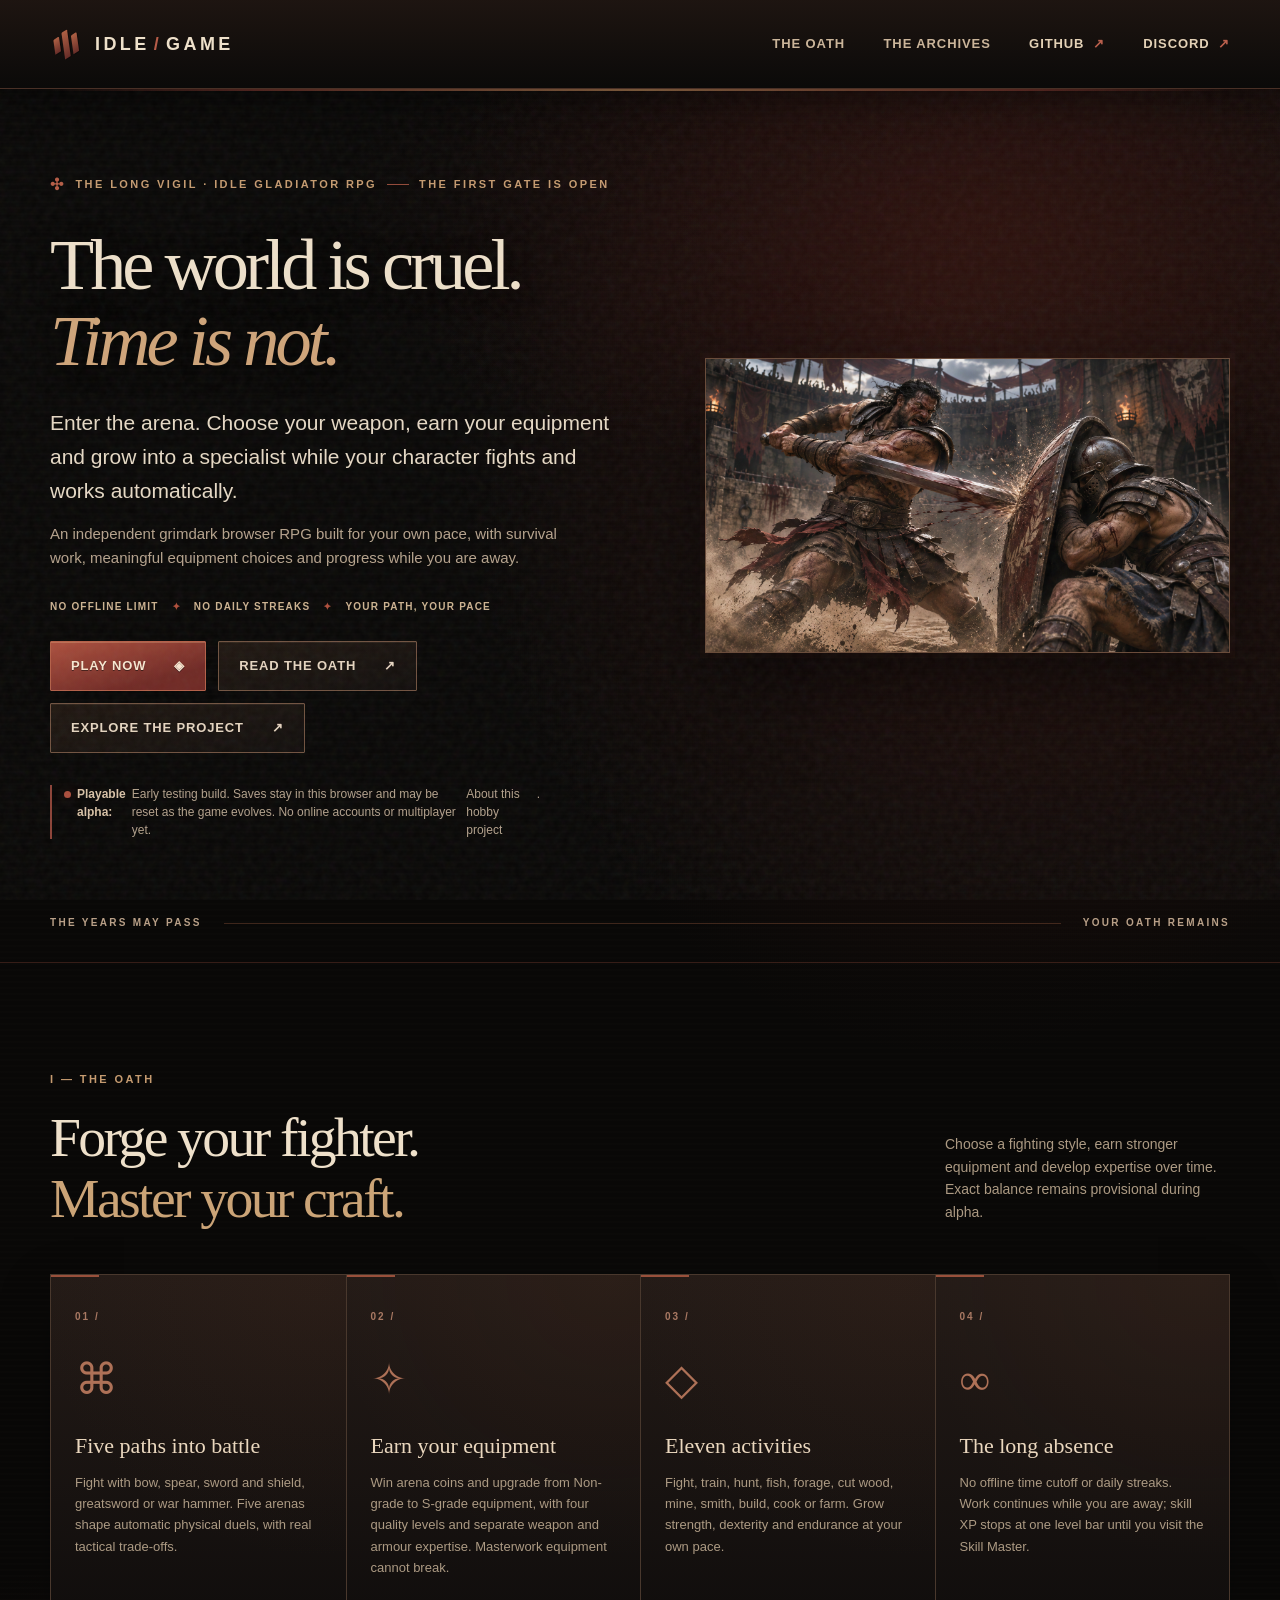
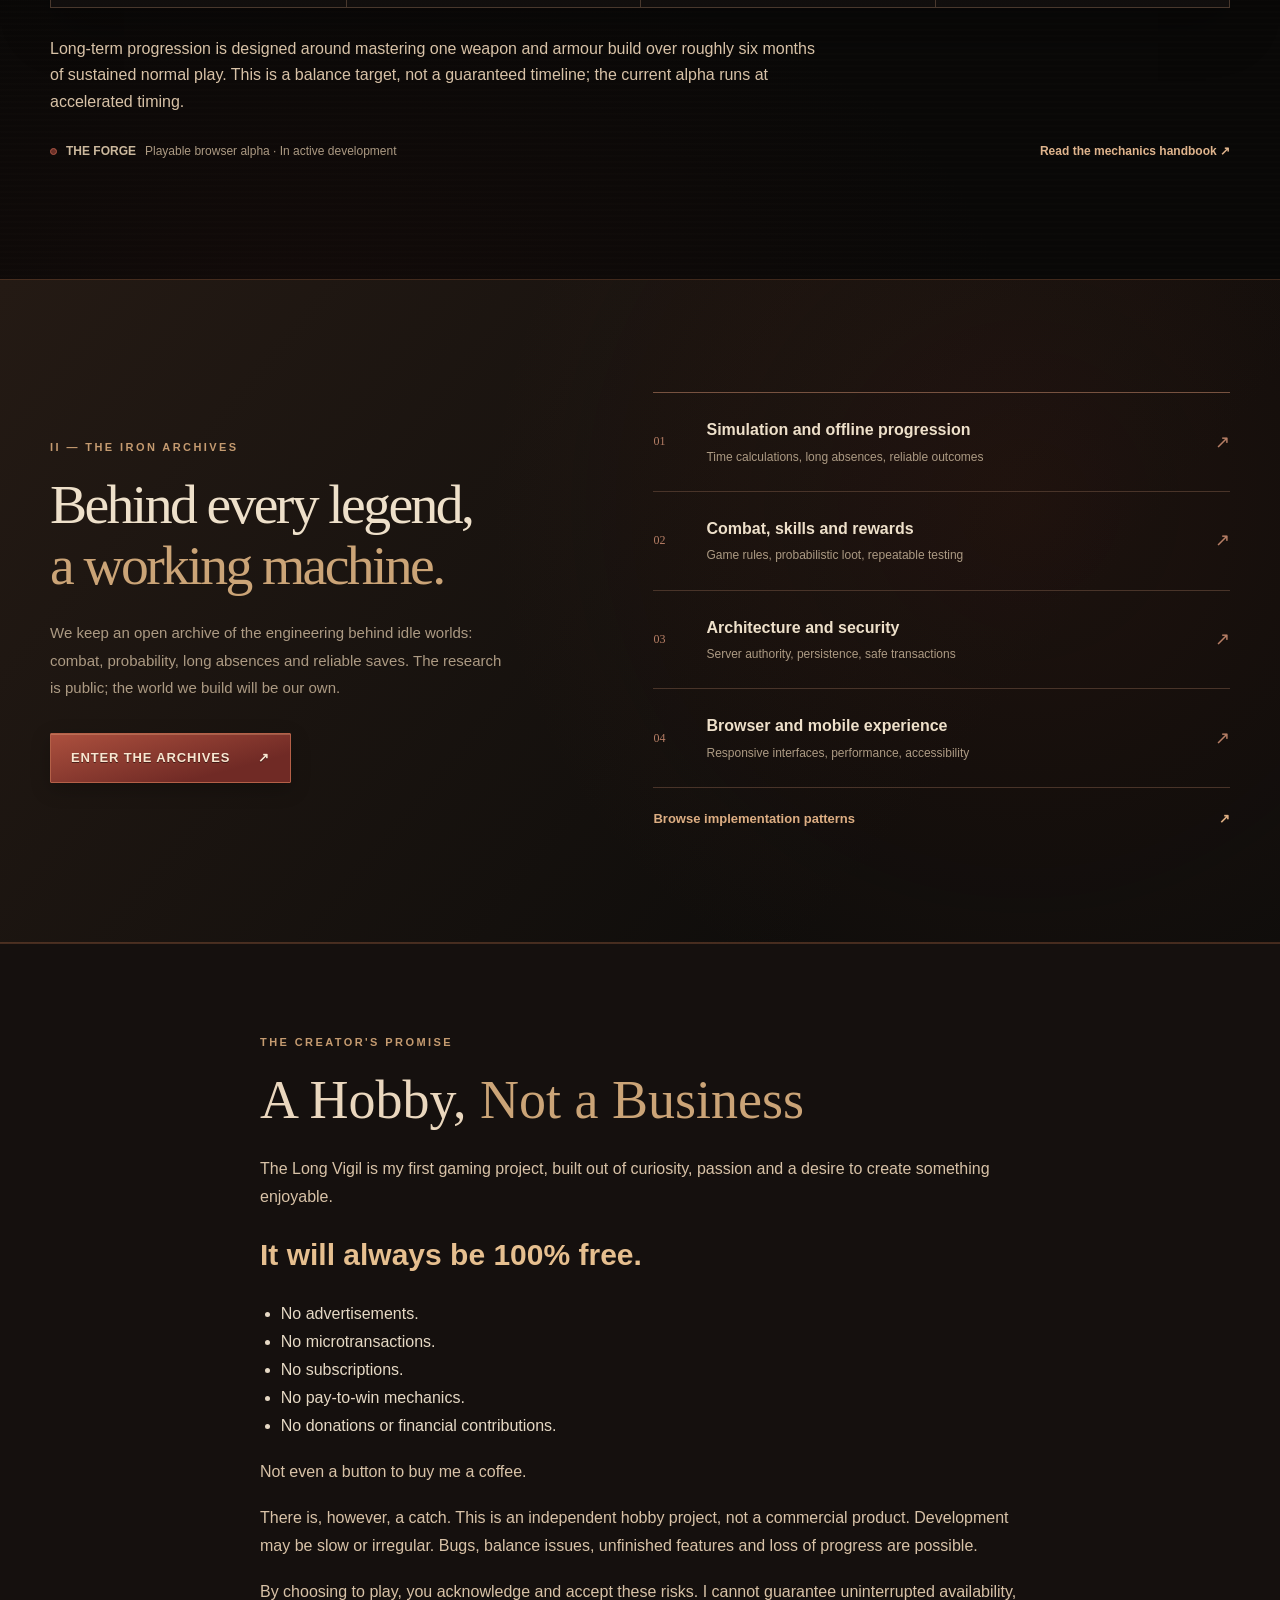
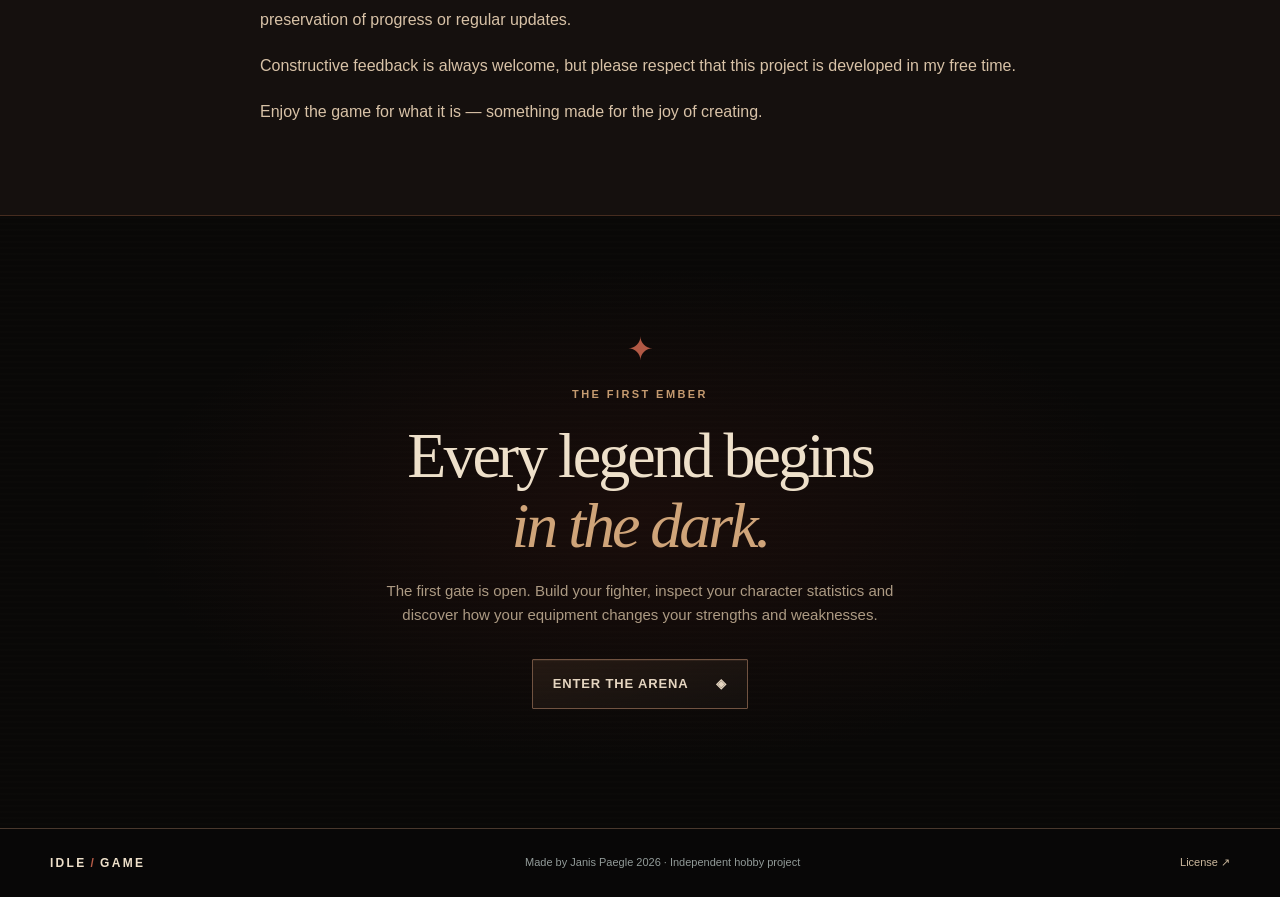
==== site/index.html @ bd39d2da "SITE-004: integrate exact gladiator art and put gameplay first" ====
<!doctype html>
<html lang="en">
<head>
  <meta charset="utf-8">
  <meta name="viewport" content="width=device-width, initial-scale=1">
  <meta name="theme-color" content="#0c0908">
  <meta name="color-scheme" content="dark">
  <meta name="description" content="The Long Vigil is a grimdark idle gladiator RPG. Fight in five arenas, specialize in weapons and armour, and train through eleven activities in an evolving browser alpha.">
  <meta property="og:type" content="website">
  <meta property="og:title" content="The Long Vigil — The World Is Cruel. Time Is Not.">
  <meta property="og:description" content="An idle gladiator RPG with equipment, expertise and survival work. Play the evolving browser alpha.">
  <meta property="og:image" content="https://janisp123.github.io/idle_game/assets/gladiator-shield-clash.png">
  <meta property="og:image:alt" content="A greatsword gladiator striking an opponent’s shield in a grimdark arena.">
  <meta property="og:url" content="https://janisp123.github.io/idle_game/">
  <title>The Long Vigil — The World Is Cruel. Time Is Not.</title>
  <link rel="icon" href="./favicon.svg" type="image/svg+xml">
  <link rel="stylesheet" href="./styles.css?v=20261125-gladiator-hero">
  <link rel="stylesheet" href="./grimdark.css?v=20261125-gladiator-hero">
  <!-- Keep the approved artwork contained even if a visitor has old CSS cached.
       Other page styles remain in the external stylesheets. -->
  <style>
    .hero-art.hero-art-painted {
      width: 100%;
      height: auto;
      min-height: 0;
      aspect-ratio: 1672 / 941;
      overflow: hidden;
      background: transparent;
    }
    .hero-art.hero-art-painted::before,
    .hero-art.hero-art-painted::after {
      content: none !important;
      display: none !important;
    }
    .hero-art.hero-art-painted > img {
      display: block;
      width: 100%;
      max-width: 100%;
      height: auto;
      object-fit: contain;
    }
    .progression-note { max-width: 780px; margin: 28px 0 0; color: #d8c2a7; line-height: 1.65; }
    .hobby-section { padding-block: clamp(48px, 7vw, 96px); border-block: 1px solid rgba(169,100,69,.33); background: #15100e; }
    .hobby-copy { max-width: 760px; }
    .hobby-copy h2 { font: 400 clamp(32px, 5vw, 54px)/1.15 Georgia, serif; color: #ead7be; margin: 0 0 24px; }
    .hobby-copy h2 span { color: #cba477; }
    .hobby-copy > p:not(.section-kicker) { font-size: 16px; line-height: 1.75; color: #d8c2a7; margin: 0 0 18px; }
    .hobby-copy .hobby-promise strong { font-size: clamp(22px, 4vw, 30px); color: #e6bf8f; }
    .hobby-list { padding-inline-start: 1.3em; margin: 0 0 18px; color: #e6d9c5; line-height: 1.75; }
    .hobby-copy > p:last-child { margin-bottom: 0; }
  </style>
</head>
<body>
  <a class="skip-link" href="#main">Skip to content</a>
  <div class="grain" aria-hidden="true"></div>
  <header class="site-header">
    <div class="container nav-wrap">
      <a class="brand" href="./" aria-label="Idle Game home">
        <span class="brand-mark" aria-hidden="true"><span></span><span></span><span></span></span>
        <span class="brand-name">IDLE<span class="brand-divider">/</span>GAME</span>
      </a>
      <nav class="navigation" aria-label="Main navigation">
        <a href="#vision">The Oath</a>
        <a href="#library">The Archives</a>
        <a class="nav-github" href="https://github.com/janisp123/idle_game" target="_blank" rel="noopener noreferrer">GitHub <span aria-hidden="true">↗</span></a>
        <a class="nav-github nav-discord" href="https://discord.gg/uuZut99uQ4" aria-label="Idle Fix Discord server" target="_blank" rel="noopener noreferrer">Discord <span aria-hidden="true">↗</span></a>
      </nav>
    </div>
  </header>

  <main id="main">
    <section class="hero" aria-labelledby="hero-heading">
      <div class="container hero-grid">
        <div class="hero-copy">
          <div class="eyebrow"><span class="small-sigil" aria-hidden="true">✣</span> THE LONG VIGIL · IDLE GLADIATOR RPG <span class="eyebrow-rule" aria-hidden="true"></span> THE FIRST GATE IS OPEN</div>
          <h1 id="hero-heading">The world is cruel.<br><em>Time is not.</em></h1>
          <p class="hero-lead">Enter the arena. Choose your weapon, earn your equipment and grow into a specialist while your character fights and works automatically.</p>
          <p class="hero-subtext">An independent grimdark browser RPG built for your own pace, with survival work, meaningful equipment choices and progress while you are away.</p>
          <div class="hero-oath" aria-label="Design promises"><span>NO OFFLINE LIMIT</span><span aria-hidden="true">✦</span><span>NO DAILY STREAKS</span><span aria-hidden="true">✦</span><span>YOUR PATH, YOUR PACE</span></div>
          <div class="hero-actions">
            <a class="button button-primary button-play" href="./play/" aria-describedby="play-status">Play Now <span aria-hidden="true">◈</span></a>
            <a class="button button-outline" href="#vision">Read the Oath <span aria-hidden="true">↗</span></a>
            <a class="button button-outline" href="https://github.com/janisp123/idle_game" target="_blank" rel="noopener noreferrer">Explore the project <span aria-hidden="true">↗</span></a>
          </div>
          <div class="hero-note" id="play-status"><span class="note-spark" aria-hidden="true"></span> <strong>Playable alpha:</strong> Early testing build. Saves stay in this browser and may be reset as the game evolves. No online accounts or multiplayer yet. <a href="#hobby">About this hobby project</a>.</div>
        </div>

        <div class="hero-art hero-art-painted">
          <img src="./assets/gladiator-shield-clash.png" width="1672" height="941"
               alt="A brutal gladiator swings a two-handed sword against the shield of an armoured opponent in a grimdark arena."
               fetchpriority="high" decoding="async">
        </div>
      </div>
      <div class="container hero-lower">
        <span>THE YEARS MAY PASS</span>
        <span class="hero-lower-line" aria-hidden="true"></span>
        <span>YOUR OATH REMAINS</span>
      </div>
    </section>

    <section class="principles" id="vision" aria-labelledby="vision-heading">
      <div class="container">
        <div class="section-heading">
          <p class="section-kicker">I — THE OATH</p>
          <div class="heading-flex">
            <h2 id="vision-heading">Forge your fighter.<br><span>Master your craft.</span></h2>
            <p>Choose a fighting style, earn stronger equipment and develop expertise over time. Exact balance remains provisional during alpha.</p>
          </div>
        </div>
        <div class="principles-grid">
          <article class="principle-card">
            <span class="card-number">01 /</span>
            <div class="card-glyph" aria-hidden="true">⌘</div>
            <h3>Five paths into battle</h3>
            <p>Fight with bow, spear, sword and shield, greatsword or war hammer. Five arenas shape automatic physical duels, with real tactical trade-offs.</p>
          </article>
          <article class="principle-card">
            <span class="card-number">02 /</span>
            <div class="card-glyph" aria-hidden="true">✧</div>
            <h3>Earn your equipment</h3>
            <p>Win arena coins and upgrade from Non-grade to S-grade equipment, with four quality levels and separate weapon and armour expertise. Masterwork equipment cannot break.</p>
          </article>
          <article class="principle-card">
            <span class="card-number">03 /</span>
            <div class="card-glyph" aria-hidden="true">◇</div>
            <h3>Eleven activities</h3>
            <p>Fight, train, hunt, fish, forage, cut wood, mine, smith, build, cook or farm. Grow strength, dexterity and endurance at your own pace.</p>
          </article>
          <article class="principle-card">
            <span class="card-number">04 /</span>
            <div class="card-glyph" aria-hidden="true">∞</div>
            <h3>The long absence</h3>
            <p>No offline time cutoff or daily streaks. Work continues while you are away; skill XP stops at one level bar until you visit the Skill Master.</p>
          </article>
        </div>
        <p class="progression-note">Long-term progression is designed around mastering one weapon and armour build over roughly six months of sustained normal play. This is a balance target, not a guaranteed timeline; the current alpha runs at accelerated timing.</p>
        <div class="status-strip">
          <div class="status-indicator"><span aria-hidden="true"></span><strong>THE FORGE</strong> <span>Playable browser alpha · In active development</span></div>
          <a href="https://github.com/janisp123/idle_game/blob/main/docs/mechanics/README.md" target="_blank" rel="noopener noreferrer">Read the mechanics handbook <span aria-hidden="true">↗</span></a>
        </div>
      </div>
    </section>

    <section class="library-section" id="library" aria-labelledby="library-heading">
      <div class="container library-grid">
        <div class="library-intro">
          <p class="section-kicker">II — THE IRON ARCHIVES</p>
          <h2 id="library-heading">Behind every legend,<br><span>a working machine.</span></h2>
          <p>We keep an open archive of the engineering behind idle worlds: combat, probability, long absences and reliable saves. The research is public; the world we build will be our own.</p>
          <a class="button button-primary" href="https://github.com/janisp123/idle_game/blob/main/docs/RESEARCH_LIBRARY.md" target="_blank" rel="noopener noreferrer">Enter the Archives <span aria-hidden="true">↗</span></a>
        </div>
        <div class="library-list" aria-label="Engineering research areas">
          <div class="library-row"><span class="library-index">01</span><div><strong>Simulation and offline progression</strong><small>Time calculations, long absences, reliable outcomes</small></div><span aria-hidden="true">↗</span></div>
          <div class="library-row"><span class="library-index">02</span><div><strong>Combat, skills and rewards</strong><small>Game rules, probabilistic loot, repeatable testing</small></div><span aria-hidden="true">↗</span></div>
          <div class="library-row"><span class="library-index">03</span><div><strong>Architecture and security</strong><small>Server authority, persistence, safe transactions</small></div><span aria-hidden="true">↗</span></div>
          <div class="library-row"><span class="library-index">04</span><div><strong>Browser and mobile experience</strong><small>Responsive interfaces, performance, accessibility</small></div><span aria-hidden="true">↗</span></div>
          <a class="library-all" href="https://github.com/janisp123/idle_game/blob/main/docs/USEFUL_EXAMPLES.md" target="_blank" rel="noopener noreferrer">Browse implementation patterns <span aria-hidden="true">↗</span></a>
        </div>
      </div>
    </section>

    <section class="hobby-section" id="hobby" aria-labelledby="hobby-heading">
      <div class="container hobby-copy">
        <p class="section-kicker">THE CREATOR'S PROMISE</p>
        <h2 id="hobby-heading">A Hobby, <span>Not a Business</span></h2>
        <p>The Long Vigil is my first gaming project, built out of curiosity, passion and a desire to create something enjoyable.</p>
        <p class="hobby-promise"><strong>It will always be 100% free.</strong></p>
        <ul class="hobby-list">
          <li>No advertisements.</li>
          <li>No microtransactions.</li>
          <li>No subscriptions.</li>
          <li>No pay-to-win mechanics.</li>
          <li>No donations or financial contributions.</li>
        </ul>
        <p>Not even a button to buy me a coffee.</p>
        <p>There is, however, a catch. This is an independent hobby project, not a commercial product. Development may be slow or irregular. Bugs, balance issues, unfinished features and loss of progress are possible.</p>
        <p>By choosing to play, you acknowledge and accept these risks. I cannot guarantee uninterrupted availability, preservation of progress or regular updates.</p>
        <p>Constructive feedback is always welcome, but please respect that this project is developed in my free time.</p>
        <p>Enjoy the game for what it is — something made for the joy of creating.</p>
      </div>
    </section>

    <section class="closing" aria-labelledby="closing-heading">
      <div class="container closing-inner">
        <span class="closing-symbol" aria-hidden="true">✦</span>
        <p class="section-kicker">THE FIRST EMBER</p>
        <h2 id="closing-heading">Every legend begins<br><em>in the dark.</em></h2>
        <p>The first gate is open. Build your fighter, inspect your character statistics and discover how your equipment changes your strengths and weaknesses.</p>
        <a class="button button-outline" href="./play/">Enter the arena <span aria-hidden="true">◈</span></a>
      </div>
    </section>
  </main>

  <footer class="site-footer">
    <div class="container footer-inner">
      <span class="footer-brand">IDLE<span>/</span>GAME</span>
      <span>Made by Janis Paegle 2026 · Independent hobby project</span>
      <a href="https://github.com/janisp123/idle_game/blob/main/LICENSE.md" target="_blank" rel="noopener noreferrer">License <span aria-hidden="true">↗</span></a>
    </div>
  </footer>
</body>
</html>
---- site/styles.css ----
:root {
  --background: #0c1014;
  --surface: #12171b;
  --surface-raised: #181c1f;
  --ink: #efeee9;
  --soft: #c2c0b7;
  --muted: #a4aaa9;
  --hairline: #343839;
  --gold: #d6b882;
  --gold-light: #efdbb3;
  --max-width: 1180px;
}

* { box-sizing: border-box; }
html { scroll-behavior: smooth; }
body {
  margin: 0;
  color: var(--ink);
  background: var(--background);
  font-family: -apple-system, BlinkMacSystemFont, "Segoe UI", Roboto, Helvetica, Arial, sans-serif;
  line-height: 1.6;
  -webkit-font-smoothing: antialiased;
}
body::before {
  content: "";
  position: absolute;
  z-index: -1;
  inset: 0 0 auto 0;
  height: 820px;
  pointer-events: none;
  background: radial-gradient(ellipse 62% 42% at 75% 27%, rgba(115, 92, 50, .14), transparent 72%);
}
a { color: inherit; text-decoration: none; }
a:focus-visible { outline: 2px solid var(--gold-light); outline-offset: 5px; border-radius: 2px; }
button:focus-visible { outline: 2px solid var(--gold-light); outline-offset: 5px; }
::selection { color: #080b0e; background: var(--gold-light); }
.container { width: min(var(--max-width), calc(100% - 64px)); margin-inline: auto; }
.grain {
  position: fixed;
  pointer-events: none;
  inset: 0;
  z-index: 9;
  opacity: .04;
  background-image: url("data:image/svg+xml,%3Csvg viewBox='0 0 180 180' xmlns='http://www.w3.org/2000/svg'%3E%3Cfilter id='n'%3E%3CfeTurbulence type='fractalNoise' baseFrequency='.65' numOctaves='3' stitchTiles='stitch'/%3E%3C/filter%3E%3Crect width='180' height='180' filter='url(%23n)' opacity='.6'/%3E%3C/svg%3E");
}
.skip-link {
  position: absolute;
  z-index: 100;
  top: -100px;
  left: 18px;
  padding: 10px 16px;
  background: var(--gold-light);
  color: #121212;
}
.skip-link:focus { top: 14px; }

.site-header {
  border-bottom: 1px solid rgba(206, 189, 154, .14);
  background: rgba(12, 16, 20, .87);
}
.nav-wrap {
  min-height: 88px;
  display: flex;
  align-items: center;
  justify-content: space-between;
  gap: 22px;
}
.brand { display: inline-flex; align-items: center; gap: 14px; white-space: nowrap; }
.brand-mark {
  position: relative;
  width: 31px;
  height: 32px;
  display: inline-flex;
  align-items: center;
  justify-content: center;
  gap: 3px;
  transform: rotate(-8deg);
}
.brand-mark span {
  height: 15px;
  width: 6px;
  background: var(--gold);
  border-radius: 1px 1px 0 0;
  transform: skewY(-24deg);
}
.brand-mark span:nth-child(2) { height: 27px; }
.brand-mark span:nth-child(3) { height: 19px; }
.brand-name, .footer-brand {
  font-weight: 800;
  font-size: 18px;
  letter-spacing: .23em;
  line-height: 1;
}
.brand-divider, .footer-brand span { color: var(--gold); margin: 0 4px; }
.navigation { display: flex; align-items: center; gap: clamp(18px, 3vw, 41px); font-size: 13px; font-weight: 600; }
.navigation a { color: #b8b9b6; transition: color .15s ease; }
.navigation a:hover { color: var(--gold-light); }
.navigation .nav-github { color: var(--ink); }
.nav-github span { color: var(--gold); padding-left: 4px; }

.hero { border-bottom: 1px solid rgba(206, 189, 154, .13); }
.hero-grid {
  display: grid;
  grid-template-columns: 1.06fr .94fr;
  align-items: center;
  gap: clamp(36px, 5vw, 90px);
  min-height: 665px;
  padding-block: 74px 72px;
}
.hero-copy { position: relative; z-index: 1; }
.eyebrow, .section-kicker {
  display: flex;
  align-items: center;
  gap: 10px;
  font-size: 11px;
  letter-spacing: .24em;
  font-weight: 750;
  text-transform: uppercase;
  color: var(--gold);
}
.eyebrow { flex-wrap: wrap; line-height: 1.6; }
.small-sigil { font-size: 16px; }
.eyebrow-rule { display: inline-block; height: 1px; width: 22px; background: #75674d; }
.hero h1, .section-heading h2, .library-intro h2, .closing h2 {
  font-family: Georgia, "Times New Roman", serif;
  font-weight: 400;
  letter-spacing: -.047em;
  line-height: 1.095;
}
.hero h1 {
  font-size: clamp(58px, 6.15vw, 92px);
  margin: 23px 0 28px;
}
.hero h1 em, .closing h2 em { font-weight: 400; font-style: italic; color: var(--gold-light); }
.hero-lead {
  font-size: clamp(17px, 1.75vw, 21px);
  max-width: 570px;
  color: var(--ink);
  line-height: 1.62;
  margin: 0 0 14px;
}
.hero-subtext { max-width: 545px; color: var(--muted); font-size: 15px; margin: 0; }
.hero-actions { margin-top: 32px; display: flex; flex-wrap: wrap; gap: 12px; }
.button {
  display: inline-flex;
  justify-content: center;
  align-items: center;
  gap: 28px;
  min-height: 50px;
  padding: 13px 20px;
  border: 1px solid var(--hairline);
  font-size: 13px;
  font-weight: 750;
  line-height: 1.3;
  letter-spacing: .015em;
  transition: background-color .2s ease, border-color .2s ease, transform .2s ease;
}
.button:hover { transform: translateY(-2px); }
.button-primary { background: var(--gold); border-color: var(--gold); color: #14130f; }
.button-primary:hover { background: var(--gold-light); border-color: var(--gold-light); }
.button-play:disabled {
  background: rgba(214, 184, 130, .10);
  border-color: rgba(214, 184, 130, .45);
  color: var(--gold-light);
  cursor: not-allowed;
  opacity: .8;
}
.button-play:disabled:hover { transform: none; background: rgba(214, 184, 130, .10); }
.button-outline { border-color: #66645a; color: var(--ink); background: rgba(255,255,255,.015); }
.button-outline:hover { border-color: var(--gold-light); background: rgba(214,184,130,.09); }
.hero-note { display: flex; align-items: baseline; gap: 6px; max-width: 490px; margin-top: 36px; color: var(--muted); font-size: 12px; line-height: 1.5; }
.hero-note strong { color: var(--soft); font-weight: 650; }
.note-spark {
  position: relative;
  display: block;
  flex: 0 0 7px;
  width: 7px; height: 7px;
  border-radius: 50%;
  background: #ad9570;
  box-shadow: 0 0 15px rgba(214,184,130,.35);
}

.hero-art {
  height: min(585px, 47vw);
  min-height: 450px;
  position: relative;
  overflow: hidden;
  isolation: isolate;
  border: 1px solid #39352d;
  background:
    radial-gradient(ellipse 47% 39% at 49% 46%, rgba(171,126,63,.3), transparent 84%),
    linear-gradient(180deg, #212831 0%, #151c22 43%, #0b1014 100%);
  box-shadow: 0 24px 80px rgba(0,0,0,.32), inset 0 0 80px rgba(6,6,5,.52);
}
.hero-art::before {
  content: "";
  position: absolute;
  inset: 14px;
  z-index: 9;
  border: 1px solid rgba(202,184,139,.21);
  pointer-events: none;
}
.hero-art::after {
  content: "";
  position: absolute;
  inset: 0;
  z-index: 7;
  background: linear-gradient(90deg, rgba(5,8,10,.4), transparent 27%, transparent 73%, rgba(5,8,10,.4)), linear-gradient(0deg,#07090b 0%,transparent 25%);
  pointer-events: none;
}
.art-halo {
  position: absolute;
  left: 50%; top: 33%;
  transform: translate(-50%,-50%);
  width: 67%; aspect-ratio: 1;
  border-radius: 50%;
  box-shadow: 0 0 0 1px rgba(185,149,86,.19), 0 0 0 25px rgba(183,146,86,.018), 0 0 0 51px rgba(183,146,86,.027);
  background: radial-gradient(circle, rgba(227,182,107,.36) 0%, rgba(178,142,79,.12) 41%, rgba(135,103,60,.04) 57%, transparent 69%);
}
.art-mountains { position: absolute; bottom: 14%; width: 100%; height: 44%; }
.art-mountains-back {
  background: #151d23;
  clip-path: polygon(0 55%,13% 34%,28% 57%,43% 20%,60% 47%,78% 18%,100% 49%,100% 100%,0 100%);
}
.art-mountains-front {
  background: #0d1317;
  bottom: 4%;
  height: 32%;
  clip-path: polygon(0 36%,18% 58%,35% 35%,55% 65%,72% 34%,85% 43%,100% 16%,100% 100%,0 100%);
}
.gate-structure {
  position: absolute;
  width: 54%; height: 58%;
  left: 23%; bottom: 16%;
  z-index: 3;
  filter: drop-shadow(5px 6px 8px #090b0d);
}
.gate-arch {
  position: absolute;
  inset: 3% 9% 0;
  overflow: hidden;
  border: 18px solid #35332e;
  border-bottom: 0;
  border-radius: 48% 48% 0 0 / 38% 38% 0 0;
  background: radial-gradient(ellipse at 50% 60%, rgba(150,110,55,.22),rgba(8,11,14,.96) 62%);
  box-shadow: inset 0 0 0 7px #15181a, inset 0 0 55px rgba(184,132,60,.14), 0 0 0 4px #171b1d;
}
.gate-void {
  position: absolute;
  bottom: 0; left: 12%; right: 12%; height: 81%;
  border: 2px solid rgba(205,163,100,.13);
  border-bottom: 0;
  border-radius: 48% 48% 0 0 / 33% 33% 0 0;
  box-shadow: 0 0 55px rgba(215,172,107,.12);
}
.gate-pillar {
  position: absolute;
  z-index: 2;
  top: 33%; bottom: -3%; width: 14%;
  background: repeating-linear-gradient(180deg, #464139 0 18px, #2b2b29 18px 22px, #32312d 22px 44px);
  border: 3px solid #171a1c;
  box-shadow: inset 8px 0 8px rgba(255,255,255,.035), inset -8px 0 12px rgba(0,0,0,.35);
}
.gate-pillar-left { left: 2%; }
.gate-pillar-right { right: 2%; }
.gate-crown {
  position: absolute;
  top: 0; left: 0; right: 0; height: 11%;
  z-index: 5;
  background: linear-gradient(180deg, #5b5344,#272a29 80%);
  border: 2px solid #1b1e1e;
  box-shadow: 0 7px 0 #282725;
  clip-path: polygon(0 20%,35% 20%,43% 0,57% 0,65% 20%,100% 20%,100% 100%,0 100%);
}
.art-ground { position: absolute; height: 13%; width: 100%; bottom: 0; background: linear-gradient(180deg, #0f1519, #080b0d); }
.fate-emblem {
  position: absolute;
  z-index: 10;
  left: 50%;
  bottom: 10%;
  transform: translateX(-50%);
  display: flex;
  align-items: center;
  gap: 10px;
  padding: 12px 15px;
  background: rgba(10,12,13,.91);
  border: 1px solid rgba(210,180,125,.28);
  box-shadow: 0 15px 24px rgba(0,0,0,.4);
}
.fate-emblem span {
  width: 39px; height: 39px;
  display: grid; place-items: center;
  border: 1px solid #bd9d66;
  color: #f0d9a8;
  font-size: 14px;
  font-weight: 700;
  font-family: Georgia, serif;
  background: linear-gradient(135deg, #302d26, #14191b);
  transform: rotate(-6deg);
}
.fate-emblem span:nth-child(2) { transform: rotate(4deg); }
.fate-emblem span:nth-child(3) { transform: rotate(-3deg); }
.art-caption {
  position: absolute;
  z-index: 10;
  left: 24px;
  right: 24px;
  bottom: 22px;
  text-align: center;
  letter-spacing: .15em;
  color: #a9a8a0;
  font-size: 9px;
  font-weight: 700;
}
.art-caption span { color: var(--gold); margin-inline: 6px; }

.hero-lower { display: flex; align-items: center; gap: 22px; padding-bottom: 31px; color: #8b918f; font-weight: 650; font-size: 10px; letter-spacing: .23em; }
.hero-lower-line { height: 1px; background: rgba(207,192,159,.22); flex: 1; }

.principles { padding-block: 98px 114px; }
.section-kicker { margin: 0 0 18px; }
.heading-flex { display: flex; align-items: end; justify-content: space-between; gap: 48px; }
.section-heading h2, .library-intro h2 { font-size: clamp(40px, 4.35vw, 65px); margin: 0; }
.section-heading h2 span, .library-intro h2 span { color: var(--gold-light); }
.heading-flex p { max-width: 285px; margin: 0 0 6px; font-size: 14px; color: var(--muted); }
.principles-grid { display: grid; grid-template-columns: repeat(4, minmax(0, 1fr)); margin-top: 45px; border: 1px solid var(--hairline); }
.principle-card { min-height: 314px; padding: 27px 24px 28px; background: linear-gradient(180deg, #15191d,#111619); }
.principle-card + .principle-card { border-left: 1px solid var(--hairline); }
.card-number { color: #8d9290; letter-spacing: .2em; font-weight: 700; font-size: 10px; }
.card-glyph { color: var(--gold); font-size: 43px; line-height: 1.3; font-family: Georgia, serif; font-weight: 400; margin: 24px 0 24px; }
.principle-card h3 { font-family: Georgia, serif; font-size: 22px; font-weight: 400; line-height: 1.23; margin: 0 0 13px; }
.principle-card p { color: var(--muted); line-height: 1.65; font-size: 13px; margin: 0; }
.status-strip { margin-top: 27px; display: flex; justify-content: space-between; flex-wrap: wrap; gap: 16px 24px; font-size: 12px; }
.status-indicator { display: flex; align-items: center; gap: 9px; color: var(--muted); }
.status-indicator > span:first-child { width: 7px; height: 7px; border: 1px solid var(--gold); border-radius: 50%; background: rgba(214,184,130,.25); }
.status-indicator strong { color: var(--soft); }
.status-strip a { color: var(--gold-light); font-weight: 650; }
.status-strip a:hover { text-decoration: underline; text-underline-offset: 4px; }

.library-section {
  padding-block: 112px;
  border-block: 1px solid rgba(210,190,145,.14);
  background: linear-gradient(130deg, #191a1a, #11171b 73%);
}
.library-grid { display: grid; grid-template-columns: .93fr 1.07fr; gap: clamp(55px, 8vw, 124px); align-items: center; }
.library-intro h2 { margin-bottom: 23px; }
.library-intro > p:not(.section-kicker) { font-size: 15px; line-height: 1.83; color: var(--muted); max-width: 465px; margin: 0 0 32px; }
.library-list { border-top: 1px solid #51504a; }
.library-row { display: grid; grid-template-columns: 38px 1fr auto; gap: 15px; align-items: center; padding-block: 24px; border-bottom: 1px solid #393c3d; }
.library-index { color: var(--gold); font-size: 12px; font-family: Georgia, serif; }
.library-row strong { display: block; font-size: 16px; font-weight: 650; }
.library-row small { display: block; margin-top: 5px; color: var(--muted); font-size: 12px; }
.library-row > span:last-child { color: #797f7b; font-size: 18px; }
.library-all { display: flex; align-items: center; justify-content: space-between; gap: 16px; color: var(--gold-light); font-size: 13px; font-weight: 700; padding-top: 21px; }
.library-all:hover { text-decoration: underline; text-underline-offset: 4px; }

.closing { padding: 108px 0 119px; text-align: center; background: radial-gradient(ellipse 45% 50% at 50% 55%, rgba(100,77,49,.10),transparent 75%); }
.closing-inner { display: flex; align-items: center; flex-direction: column; }
.closing-symbol { color: var(--gold); font-size: 32px; display: block; margin-bottom: 10px; }
.closing h2 { font-size: clamp(42px, 5vw, 68px); margin: 0 0 18px; }
.closing-inner > p:not(.section-kicker) { max-width: 550px; color: var(--muted); font-size: 15px; margin: 0 0 30px; }
.closing .button { margin-top: 2px; }

.site-footer { border-top: 1px solid var(--hairline); padding-block: 25px; }
.footer-inner { display: flex; align-items: center; justify-content: space-between; gap: 24px; color: #929b99; font-size: 11px; }
.footer-brand { color: var(--ink); font-size: 12px; }
.footer-inner a { color: var(--soft); }
.footer-inner a:hover { color: var(--gold-light); }

@media (max-width: 1050px) {
  .hero-grid { grid-template-columns: 1fr 0.9fr; gap: 30px; }
  .hero-art { min-height: 440px; }
  .hero h1 { font-size: clamp(55px, 6vw, 73px); }
  .principle-card { padding-inline: 18px; }
  .principle-card h3 { font-size: 20px; }
}
@media (max-width: 850px) {
  .hero-grid { grid-template-columns: 1fr; padding-top: 72px; gap: 50px; }
  .hero h1 { font-size: clamp(62px, 9vw, 90px); }
  .hero-art { height: 520px; max-width: 600px; width: 100%; margin-inline: auto; }
  .hero-lower { margin-top: 6px; }
  .principles { padding-block: 74px 85px; }
  .principles-grid { grid-template-columns: repeat(2, minmax(0, 1fr)); }
  .principle-card:nth-child(3) { border-left: 0; }
  .principle-card:nth-child(n+3) { border-top: 1px solid var(--hairline); }
  .library-section { padding-block: 86px; }
  .library-grid { grid-template-columns: 1fr; gap: 55px; }
  .library-intro > p:not(.section-kicker) { max-width: 650px; }
}
@media (max-width: 560px) {
  .container { width: min(var(--max-width), calc(100% - 38px)); }
  .nav-wrap { min-height: 75px; flex-wrap: wrap; padding-block: 17px; }
  .brand-name { font-size: 16px; }
  .navigation { gap: 19px; font-size: 11px; }
  .hero-grid { padding-block: 52px 36px; gap: 42px; }
  .eyebrow { font-size: 9px; letter-spacing: .14em; }
  .hero h1 { font-size: clamp(49px, 12vw, 70px); margin-block: 23px; }
  .hero-lead { font-size: 17px; }
  .hero-subtext { font-size: 14px; }
  .hero-actions { display: grid; grid-template-columns: 1fr; }
  .button { justify-content: space-between; min-height: 52px; }
  .hero-note { margin-top: 24px; }
  .hero-art { height: 445px; min-height: 0; }
  .gate-structure { width: 61%; left: 19.5%; bottom: 18%; }
  .fate-emblem { bottom: 12%; }
  .hero-lower { font-size: 8px; letter-spacing: .1em; gap: 12px; flex-wrap: wrap; }
  .hero-lower-line { display: none; }
  .heading-flex { flex-direction: column; gap: 20px; align-items: start; }
  .section-heading h2, .library-intro h2 { font-size: clamp(40px, 10vw, 54px); }
  .heading-flex p { max-width: 100%; }
  .principles-grid { grid-template-columns: 1fr; }
  .principle-card { min-height: 0; padding: 25px 24px 27px; }
  .principle-card + .principle-card { border-left: 0; border-top: 1px solid var(--hairline); }
  .card-glyph { margin-block: 14px; }
  .principle-card h3 { font-size: 22px; }
  .status-strip { flex-direction: column; }
  .library-section { padding-block: 70px; }
  .library-row { gap: 10px; padding-block: 21px; }
  .library-row strong { font-size: 14px; }
  .closing { padding-block: 78px 88px; }
  .footer-inner { align-items: start; flex-direction: column; gap: 14px; }
}
@media (prefers-reduced-motion: reduce) {
  html { scroll-behavior: auto; }
  .button, .navigation a { transition: none; }
  .button:hover { transform: none; }
}
---- site/grimdark.css ----
/* Grimdark landing page theme — original CSS artwork, no external assets.
   Layered after styles.css so the mobile layout and Play Now contract remain intact. */
:root {
  --background: #090807;
  --surface: #161210;
  --surface-raised: #241a16;
  --ink: #eee0ca;
  --soft: #cbb89d;
  --muted: #ac9a83;
  --hairline: #49382d;
  --gold: #ac8656;
  --gold-light: #ddbd8a;
  --blood: #87332b;
  --blood-light: #ba604d;
}
body {
  background:
    radial-gradient(ellipse 52% 23% at 75% 8%, rgba(123,40,30,.16), transparent 78%),
    repeating-linear-gradient(0deg, rgba(255,233,191,.006) 0 2px, transparent 2px 6px),
    var(--background);
}
body::before {
  background: radial-gradient(ellipse 65% 43% at 75% 27%, rgba(122,36,27,.16), transparent 76%);
}
.grain { opacity: .09; }
::selection { background: #a44e3c; color: #fff4df; }
a:focus-visible, button:focus-visible { outline-color: #e5b483; }
.site-header {
  position: relative;
  z-index: 11;
  border-bottom: 1px solid #493026;
  background: linear-gradient(180deg, rgba(30,21,17,.99), rgba(11,10,9,.98));
  box-shadow: 0 10px 37px rgba(0,0,0,.38);
}
.site-header::after {
  content: "";
  position: absolute;
  bottom: -3px;
  left: 0;
  right: 0;
  height: 2px;
  background: linear-gradient(90deg, transparent 4%, #672e27 20%, #99734b 50%, #672e27 80%, transparent 96%);
  opacity: .68;
  pointer-events: none;
}
.brand-mark span {
  background: linear-gradient(180deg, #ae6044, #682d28);
  box-shadow: 1px 1px 0 #0e0908;
}
.brand-name, .footer-brand { letter-spacing: .19em; }
.brand-divider, .footer-brand span { color: #b75c48; }
.navigation { letter-spacing: .07em; text-transform: uppercase; }
.navigation a { color: #cbb59a; }
.navigation .nav-github { color: #e3d1b6; }
.nav-github span { color: var(--blood-light); }

.hero {
  position: relative;
  border-bottom: 1px solid rgba(137,71,53,.35);
  background: radial-gradient(ellipse 55% 70% at 87% 49%, rgba(112,43,31,.12), transparent 90%);
}
.hero::before {
  content: "";
  position: absolute;
  inset: 0 0 auto;
  height: 2px;
  background: linear-gradient(90deg, transparent, rgba(161,85,63,.32), transparent);
  pointer-events: none;
}
.hero-grid { min-height: 702px; padding-block: 83px 76px; }
.eyebrow, .section-kicker { color: #c59b70; font-weight: 800; letter-spacing: .22em; }
.small-sigil { color: #b65c46; }
.eyebrow-rule { background: #934a3a; }
.hero h1 {
  margin: 30px 0 27px;
  font-size: clamp(56px, 5.65vw, 84px);
  line-height: 1.05;
  letter-spacing: -.055em;
  text-wrap: balance;
  text-shadow: 0 4px 24px rgba(0,0,0,.6);
}
.hero h1 em, .closing h2 em { color: #cfa479; }
.hero-lead { color: #e6d9c5; }
.hero-subtext { color: #b6a38d; }
.hero-oath {
  display: flex;
  flex-wrap: wrap;
  align-items: center;
  gap: 8px 13px;
  max-width: 540px;
  margin-top: 29px;
  color: #cdb391;
  font-size: 10px;
  font-weight: 800;
  letter-spacing: .12em;
}
.hero-oath span:nth-child(even) { color: #b04f3b; }
.hero-actions { margin-top: 26px; }
.button {
  border-radius: 1px;
  text-transform: uppercase;
  letter-spacing: .065em;
  box-shadow: inset 0 1px rgba(239,193,147,.08);
}
.button-primary {
  color: #f9e7d1;
  border-color: #b46048;
  background: linear-gradient(165deg, #ac503e, #702a25 75%);
  text-shadow: 0 1px rgba(0,0,0,.48);
  box-shadow: inset 0 1px rgba(254,210,159,.24), 0 6px 20px rgba(0,0,0,.23);
}
.button-primary:hover {
  background: linear-gradient(165deg, #c0694f, #883428 75%);
  border-color: #d08864;
}
.button-play:disabled {
  color: #c5ab91;
  background: linear-gradient(165deg, #472a25, #291b18);
  border-color: rgba(166,81,60,.8);
  opacity: .91;
  cursor: not-allowed;
  text-shadow: none;
  box-shadow: inset 0 1px rgba(207,146,114,.12);
}
.button-play:disabled:hover {
  transform: none;
  background: linear-gradient(165deg, #472a25, #291b18);
}
.button-outline {
  color: #e5d5c0;
  border-color: #715341;
  background: linear-gradient(165deg, rgba(79,55,39,.33), rgba(21,17,15,.8));
}
.button-outline:hover { border-color: #bd9b73; background: rgba(129,80,50,.23); }
.hero-note {
  margin-top: 32px;
  padding-left: 12px;
  border-left: 2px solid #8c4337;
  color: #b3a18c;
}
.hero-note strong { color: #d8c2a7; }
.note-spark { background: #ab4e3c; box-shadow: 0 0 14px rgba(165,53,43,.35); }

/* The gothic gateway remains handcrafted CSS rather than an external image. */
.hero-art {
  border-color: #68503d;
  background:
    radial-gradient(ellipse 39% 45% at 50% 43%, rgba(176,55,35,.28), transparent 81%),
    radial-gradient(ellipse 75% 48% at 50% 105%, rgba(115,30,26,.16), transparent 71%),
    linear-gradient(180deg, #34251f 0%, #1b1716 48%, #080908 100%);
  box-shadow: 0 28px 90px rgba(0,0,0,.63), inset 0 0 111px rgba(0,0,0,.62), 0 0 0 6px rgba(55,32,24,.26);
}
.hero-art::before { border-color: rgba(199,148,101,.36); }
.hero-art::after {
  background:
    linear-gradient(90deg, rgba(5,5,5,.5), transparent 28%, transparent 72%, rgba(5,5,5,.5)),
    linear-gradient(0deg, #070706, transparent 26%);
}
.art-halo {
  box-shadow: 0 0 0 1px rgba(164,80,52,.35), 0 0 0 25px rgba(180,73,51,.022), 0 0 0 51px rgba(185,98,53,.036);
  background: radial-gradient(circle, rgba(187,59,37,.34), rgba(124,35,27,.15) 39%, transparent 72%);
}
.art-mountains-back { background: #291e1b; }
.art-mountains-front { background: #141110; }
.gate-arch {
  border-color: #41372f;
  background: radial-gradient(ellipse at 50% 68%, rgba(151,34,27,.22), rgba(5,5,5,.99) 62%);
  box-shadow: inset 0 0 0 7px #171310, inset 0 0 55px rgba(144,42,28,.2), 0 0 0 4px #191412;
}
.gate-void { border-color: rgba(165,70,47,.28); box-shadow: 0 0 58px rgba(160,48,31,.18); }
.gate-pillar {
  border-color: #17120f;
  background: repeating-linear-gradient(180deg, #504235 0 18px, #211b18 18px 22px, #332c26 22px 44px);
}
.gate-crown {
  background: linear-gradient(180deg, #65513e, #28211b 80%);
  border-color: #18110f;
}
.art-ground { background: linear-gradient(180deg, #1e1612, #080807); }
.fate-emblem {
  border-color: rgba(167,81,59,.6);
  background: rgba(11,9,8,.95);
}
.fate-emblem span {
  color: #eacaa0;
  border-color: #93613f;
  background: linear-gradient(135deg, #3b2b23, #15100e);
}
.art-inscription {
  position: absolute;
  z-index: 8;
  top: 30px;
  left: 0;
  width: 100%;
  text-align: center;
  font: 700 10px Georgia, "Times New Roman", serif;
  letter-spacing: .31em;
  color: rgba(226,186,133,.49);
  text-shadow: 0 2px 9px #000;
}
.art-caption { color: #c5a588; }
.hero-lower { color: #b9a088; }
.hero-lower-line { background: rgba(169,100,69,.33); }

.principles {
  padding-block: 108px 118px;
  background: radial-gradient(ellipse 70% 50% at 23% 103%, rgba(99,35,28,.10), transparent 80%);
}
.section-heading h2 span, .library-intro h2 span { color: #cba477; }
.principles-grid { box-shadow: 0 18px 48px rgba(0,0,0,.27); }
.principle-card {
  position: relative;
  background: radial-gradient(circle at 90% 0, rgba(121,65,38,.09), transparent 67%), linear-gradient(180deg, #241b17, #110e0d);
}
.principle-card::before {
  content: "";
  position: absolute;
  top: 0;
  left: 0;
  width: 48px;
  height: 2px;
  background: #99503b;
}
.card-number { color: #a97963; }
.card-glyph { color: #ae7157; }
.principle-card h3 { color: #ead7be; }
.status-indicator > span:first-child { border-color: #ae5746; background: #692f27; }
.status-strip a { color: #dfb48d; }

.library-section {
  border-block-color: rgba(173,103,66,.3);
  background:
    radial-gradient(circle at 80% 34%, rgba(115,45,28,.14), transparent 48%),
    linear-gradient(130deg, #241a14, #0f0d0b 74%);
}
.library-list { border-top-color: #775240; }
.library-row { border-bottom-color: #493429; }
.library-index, .library-row > span:last-child { color: #b67e65; }
.library-all { color: #ddae83; }
.closing {
  background: radial-gradient(ellipse 50% 52% at 50% 49%, rgba(120,42,31,.15), transparent 79%);
}
.closing-symbol { color: #b15945; }
.site-footer { background: #080707; }
.footer-brand { color: #eee0ca; }

@media (max-width: 850px) {
  .hero-grid { padding-top: 74px; }
  .hero h1 { font-size: clamp(58px, 8vw, 78px); }
}
@media (max-width: 560px) {
  .hero-grid { padding-top: 54px; }
  .hero h1 { font-size: clamp(46px, 11.1vw, 64px); }
  .hero-oath { font-size: 9px; gap: 7px 9px; letter-spacing: .065em; }
  .art-inscription { top: 24px; font-size: 9px; letter-spacing: .19em; }
  .hero-actions { margin-top: 24px; }
}
@media (prefers-reduced-motion: reduce) {
  .hero-art * { animation: none; }
}


/* Owner-approved gladiator arena artwork. Keep the entire artwork visible:
   the previous CSS monument is removed, not layered beneath the painting. */
.hero-art.hero-art-painted {
  width: 100%;
  height: auto;
  min-height: 0;
  aspect-ratio: 1672 / 941;
  overflow: hidden;
  isolation: auto;
  background: transparent;
  border: 1px solid #684a38;
  box-shadow: 0 26px 72px rgba(0, 0, 0, .58), 0 0 0 5px rgba(73, 37, 27, .14);
}
.hero-art.hero-art-painted::before,
.hero-art.hero-art-painted::after { content: none; display: none; }
.hero-art.hero-art-painted img {
  display: block;
  width: 100%;
  height: 100%;
  object-fit: contain;
}
@media (max-width: 560px) {
  .hero-art.hero-art-painted {
    margin-inline: auto;
    min-height: 0;
    max-width: min(100%, 540px);
  }
}
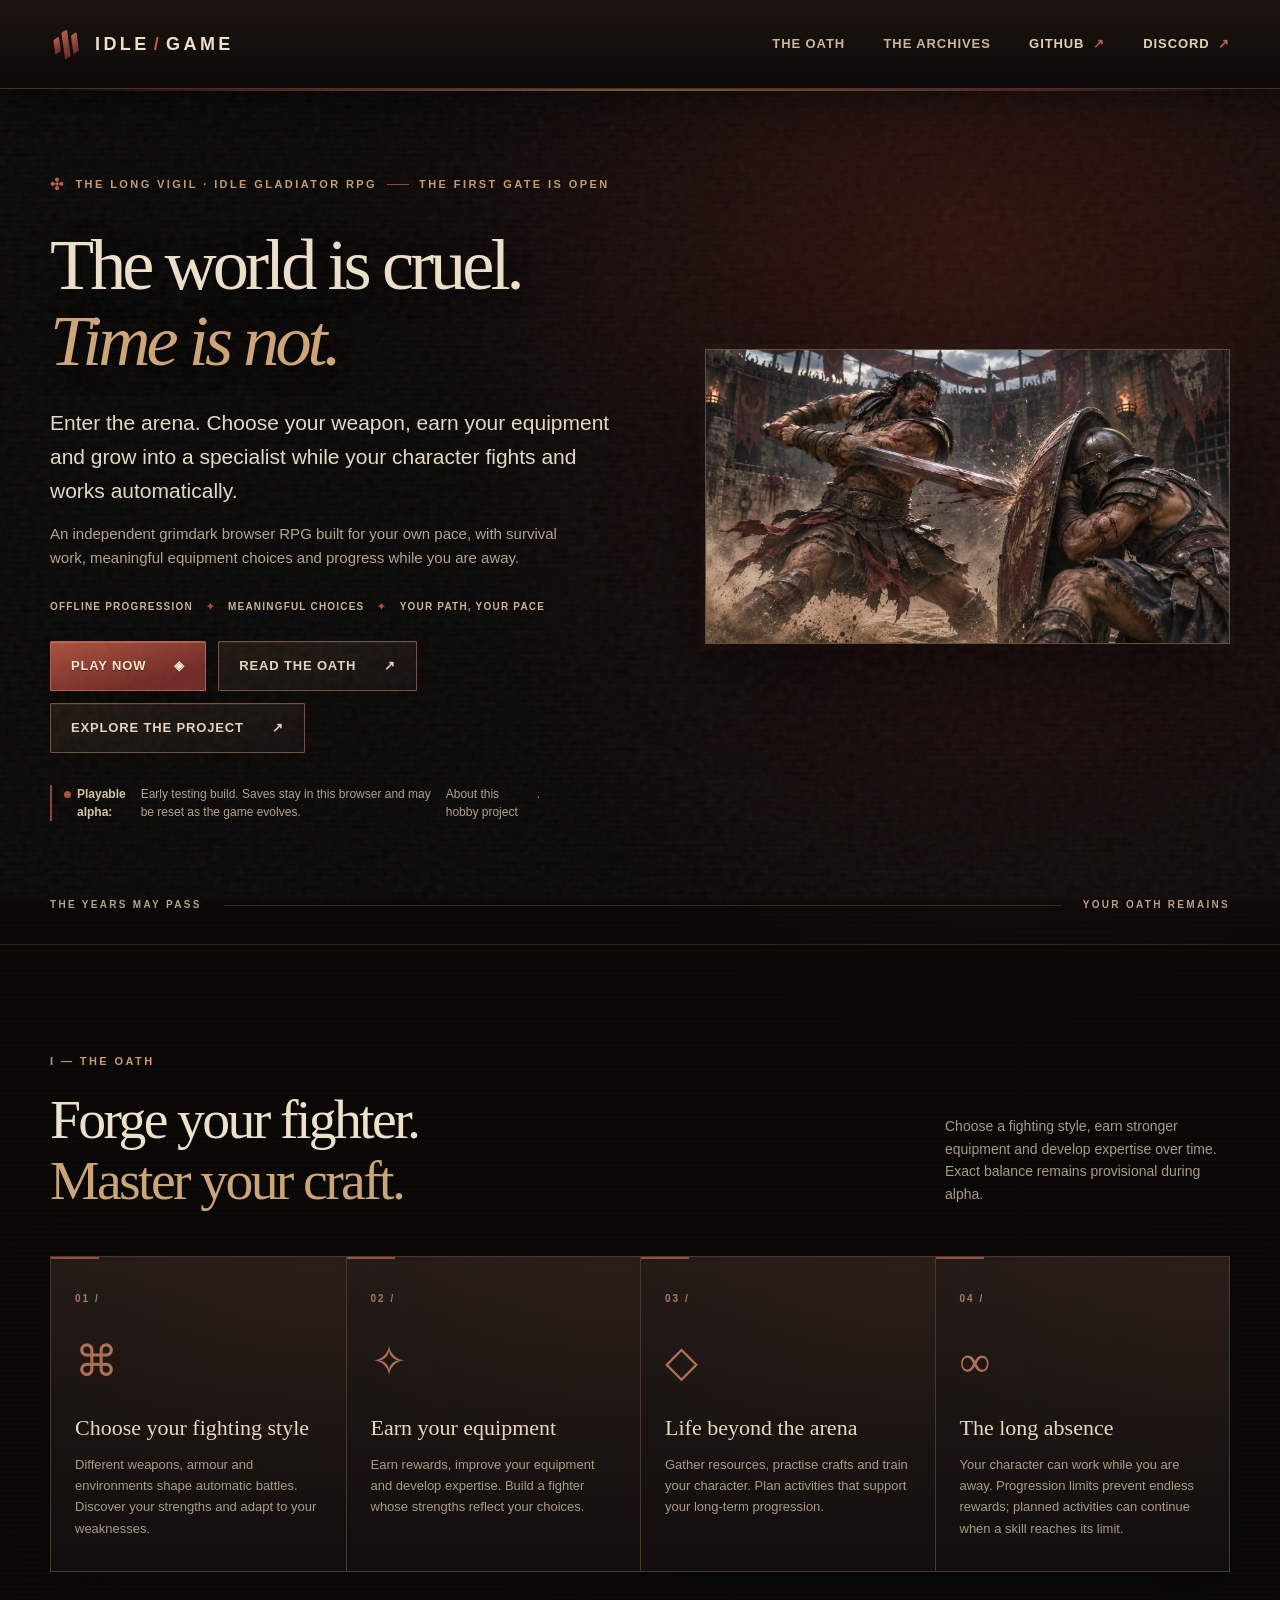
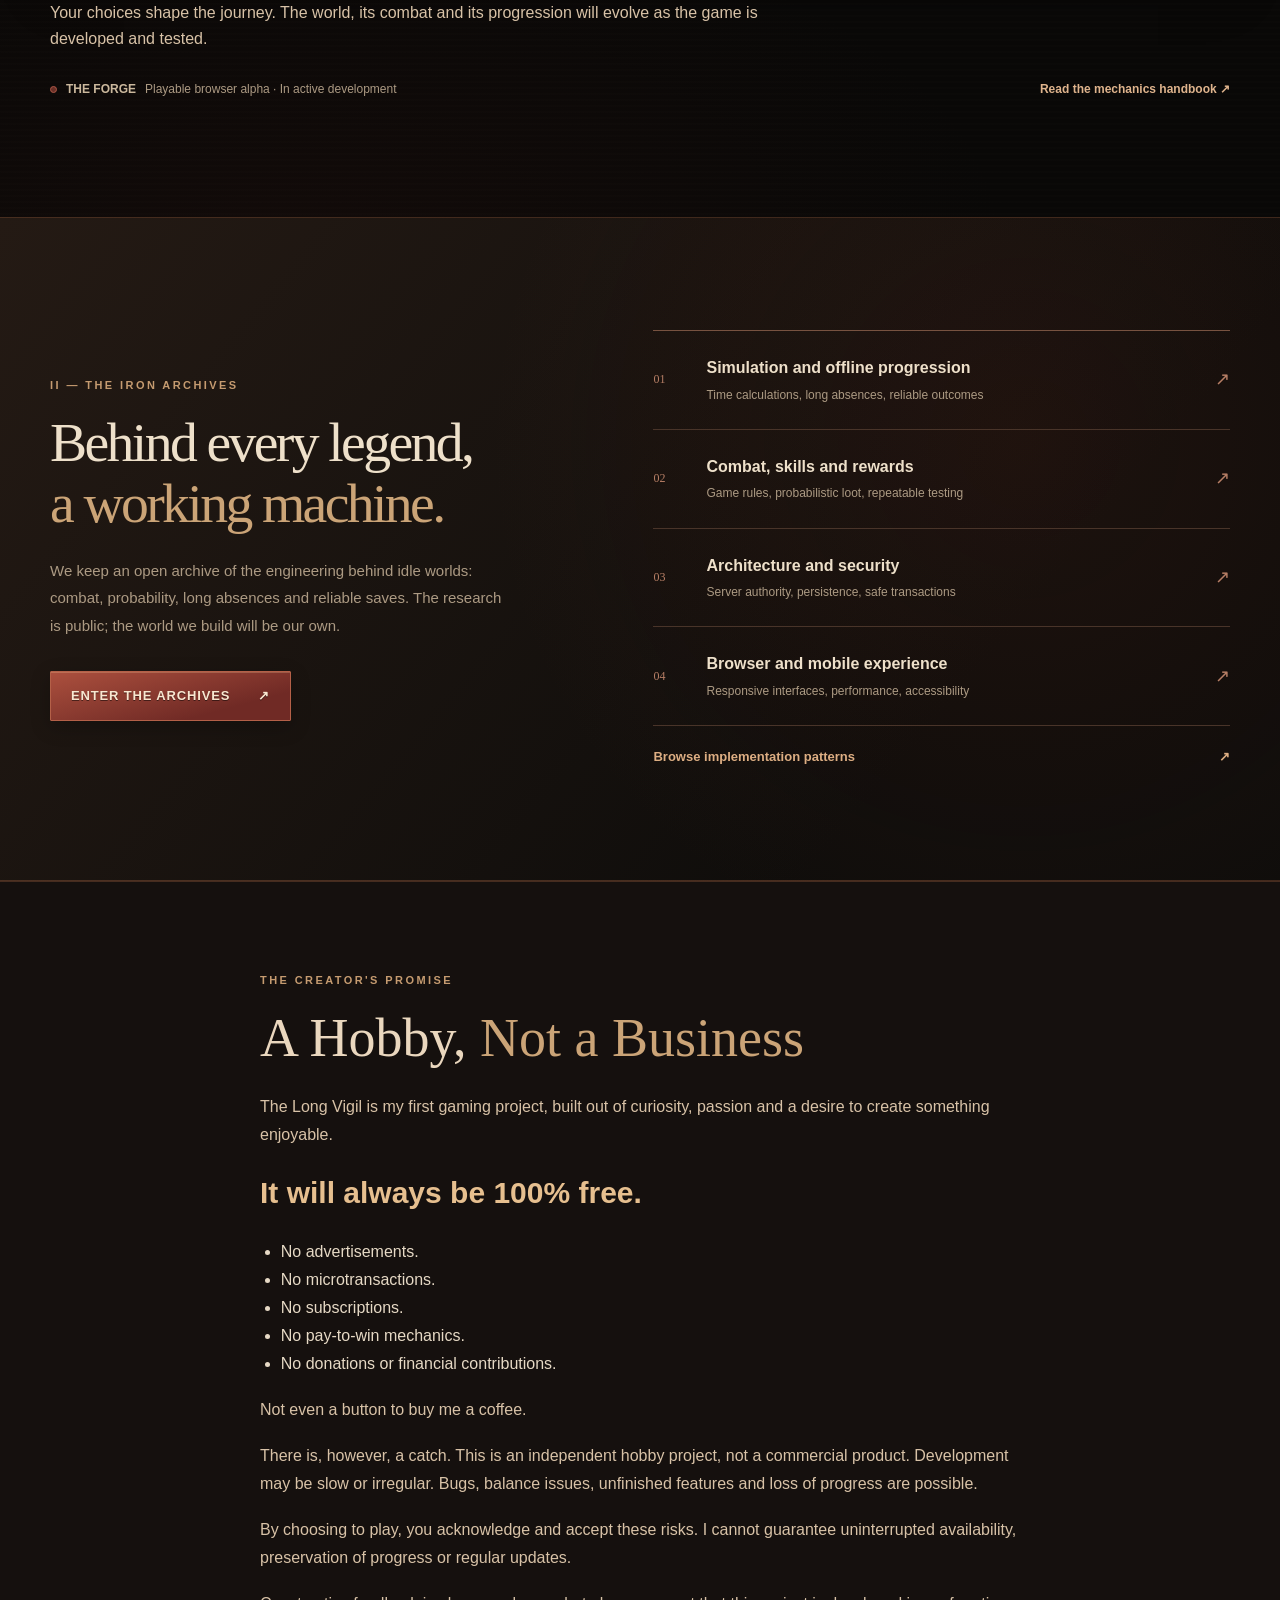
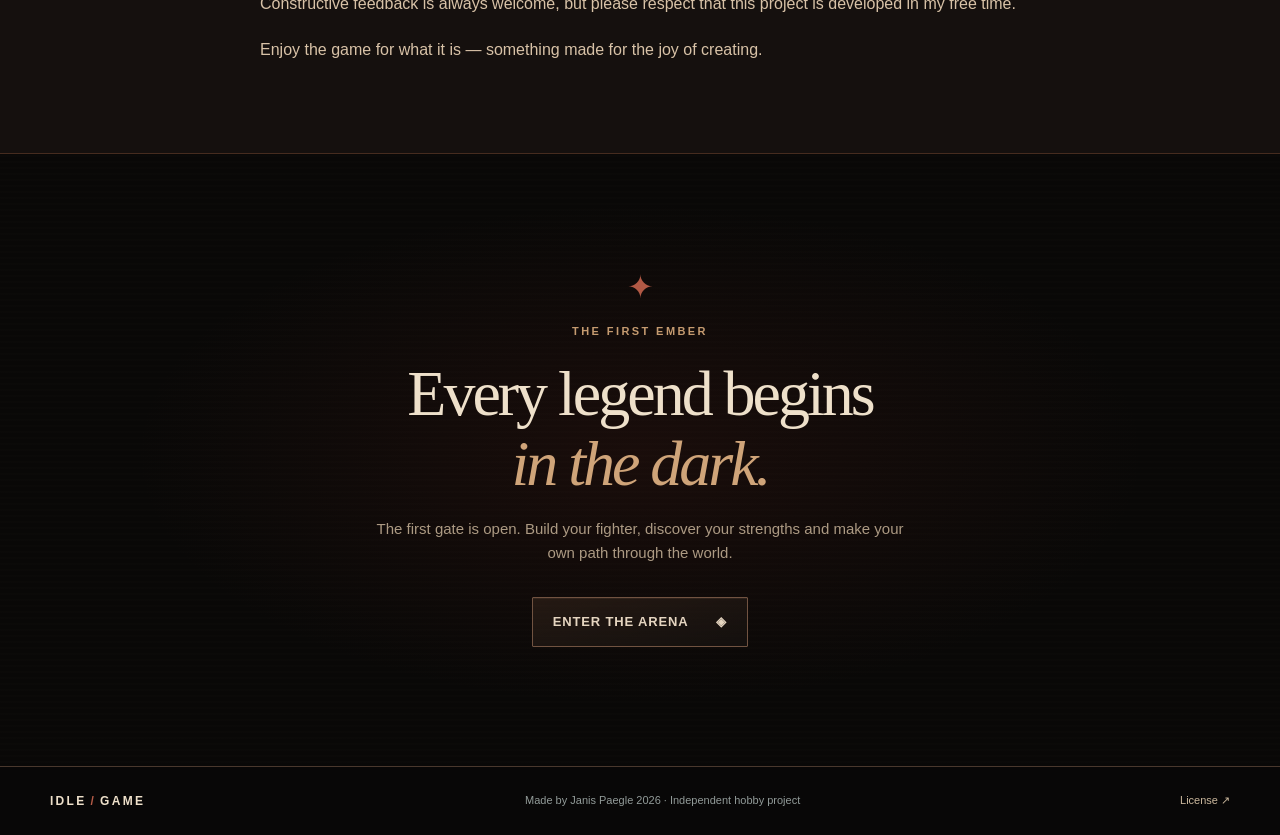
==== commit a6e4fd06: "CAP-001: evergreen landing copy with truthful offline progression; preserve art and free-game pledge" ====
--- a/site/index.html
+++ b/site/index.html
@@ -5,7 +5,7 @@
   <meta name="viewport" content="width=device-width, initial-scale=1">
   <meta name="theme-color" content="#0c0908">
   <meta name="color-scheme" content="dark">
-  <meta name="description" content="The Long Vigil is a grimdark idle gladiator RPG. Fight in five arenas, specialize in weapons and armour, and train through eleven activities in an evolving browser alpha.">
+  <meta name="description" content="The Long Vigil is a grimdark idle gladiator RPG. Fight, specialize, train and survive in an evolving browser-based dark-fantasy world.">
   <meta property="og:type" content="website">
   <meta property="og:title" content="The Long Vigil — The World Is Cruel. Time Is Not.">
   <meta property="og:description" content="An idle gladiator RPG with equipment, expertise and survival work. Play the evolving browser alpha.">
@@ -76,13 +76,13 @@
           <h1 id="hero-heading">The world is cruel.<br><em>Time is not.</em></h1>
           <p class="hero-lead">Enter the arena. Choose your weapon, earn your equipment and grow into a specialist while your character fights and works automatically.</p>
           <p class="hero-subtext">An independent grimdark browser RPG built for your own pace, with survival work, meaningful equipment choices and progress while you are away.</p>
-          <div class="hero-oath" aria-label="Design promises"><span>NO OFFLINE LIMIT</span><span aria-hidden="true">✦</span><span>NO DAILY STREAKS</span><span aria-hidden="true">✦</span><span>YOUR PATH, YOUR PACE</span></div>
+          <div class="hero-oath" aria-label="Design promises"><span>OFFLINE PROGRESSION</span><span aria-hidden="true">✦</span><span>MEANINGFUL CHOICES</span><span aria-hidden="true">✦</span><span>YOUR PATH, YOUR PACE</span></div>
           <div class="hero-actions">
             <a class="button button-primary button-play" href="./play/" aria-describedby="play-status">Play Now <span aria-hidden="true">◈</span></a>
             <a class="button button-outline" href="#vision">Read the Oath <span aria-hidden="true">↗</span></a>
             <a class="button button-outline" href="https://github.com/janisp123/idle_game" target="_blank" rel="noopener noreferrer">Explore the project <span aria-hidden="true">↗</span></a>
           </div>
-          <div class="hero-note" id="play-status"><span class="note-spark" aria-hidden="true"></span> <strong>Playable alpha:</strong> Early testing build. Saves stay in this browser and may be reset as the game evolves. No online accounts or multiplayer yet. <a href="#hobby">About this hobby project</a>.</div>
+          <div class="hero-note" id="play-status"><span class="note-spark" aria-hidden="true"></span> <strong>Playable alpha:</strong> Early testing build. Saves stay in this browser and may be reset as the game evolves. <a href="#hobby">About this hobby project</a>.</div>
         </div>
 
         <div class="hero-art hero-art-painted">
@@ -111,29 +111,29 @@
           <article class="principle-card">
             <span class="card-number">01 /</span>
             <div class="card-glyph" aria-hidden="true">⌘</div>
-            <h3>Five paths into battle</h3>
-            <p>Fight with bow, spear, sword and shield, greatsword or war hammer. Five arenas shape automatic physical duels, with real tactical trade-offs.</p>
+            <h3>Choose your fighting style</h3>
+            <p>Different weapons, armour and environments shape automatic battles. Discover your strengths and adapt to your weaknesses.</p>
           </article>
           <article class="principle-card">
             <span class="card-number">02 /</span>
             <div class="card-glyph" aria-hidden="true">✧</div>
             <h3>Earn your equipment</h3>
-            <p>Win arena coins and upgrade from Non-grade to S-grade equipment, with four quality levels and separate weapon and armour expertise. Masterwork equipment cannot break.</p>
+            <p>Earn rewards, improve your equipment and develop expertise. Build a fighter whose strengths reflect your choices.</p>
           </article>
           <article class="principle-card">
             <span class="card-number">03 /</span>
             <div class="card-glyph" aria-hidden="true">◇</div>
-            <h3>Eleven activities</h3>
-            <p>Fight, train, hunt, fish, forage, cut wood, mine, smith, build, cook or farm. Grow strength, dexterity and endurance at your own pace.</p>
+            <h3>Life beyond the arena</h3>
+            <p>Gather resources, practise crafts and train your character. Plan activities that support your long-term progression.</p>
           </article>
           <article class="principle-card">
             <span class="card-number">04 /</span>
             <div class="card-glyph" aria-hidden="true">∞</div>
             <h3>The long absence</h3>
-            <p>No offline time cutoff or daily streaks. Work continues while you are away; skill XP stops at one level bar until you visit the Skill Master.</p>
-          </article>
-        </div>
-        <p class="progression-note">Long-term progression is designed around mastering one weapon and armour build over roughly six months of sustained normal play. This is a balance target, not a guaranteed timeline; the current alpha runs at accelerated timing.</p>
+            <p>Your character can work while you are away. Progression limits prevent endless rewards; planned activities can continue when a skill reaches its limit.</p>
+          </article>
+        </div>
+        <p class="progression-note">Your choices shape the journey. The world, its combat and its progression will evolve as the game is developed and tested.</p>
         <div class="status-strip">
           <div class="status-indicator"><span aria-hidden="true"></span><strong>THE FORGE</strong> <span>Playable browser alpha · In active development</span></div>
           <a href="https://github.com/janisp123/idle_game/blob/main/docs/mechanics/README.md" target="_blank" rel="noopener noreferrer">Read the mechanics handbook <span aria-hidden="true">↗</span></a>
@@ -185,7 +185,7 @@
         <span class="closing-symbol" aria-hidden="true">✦</span>
         <p class="section-kicker">THE FIRST EMBER</p>
         <h2 id="closing-heading">Every legend begins<br><em>in the dark.</em></h2>
-        <p>The first gate is open. Build your fighter, inspect your character statistics and discover how your equipment changes your strengths and weaknesses.</p>
+        <p>The first gate is open. Build your fighter, discover your strengths and make your own path through the world.</p>
         <a class="button button-outline" href="./play/">Enter the arena <span aria-hidden="true">◈</span></a>
       </div>
     </section>
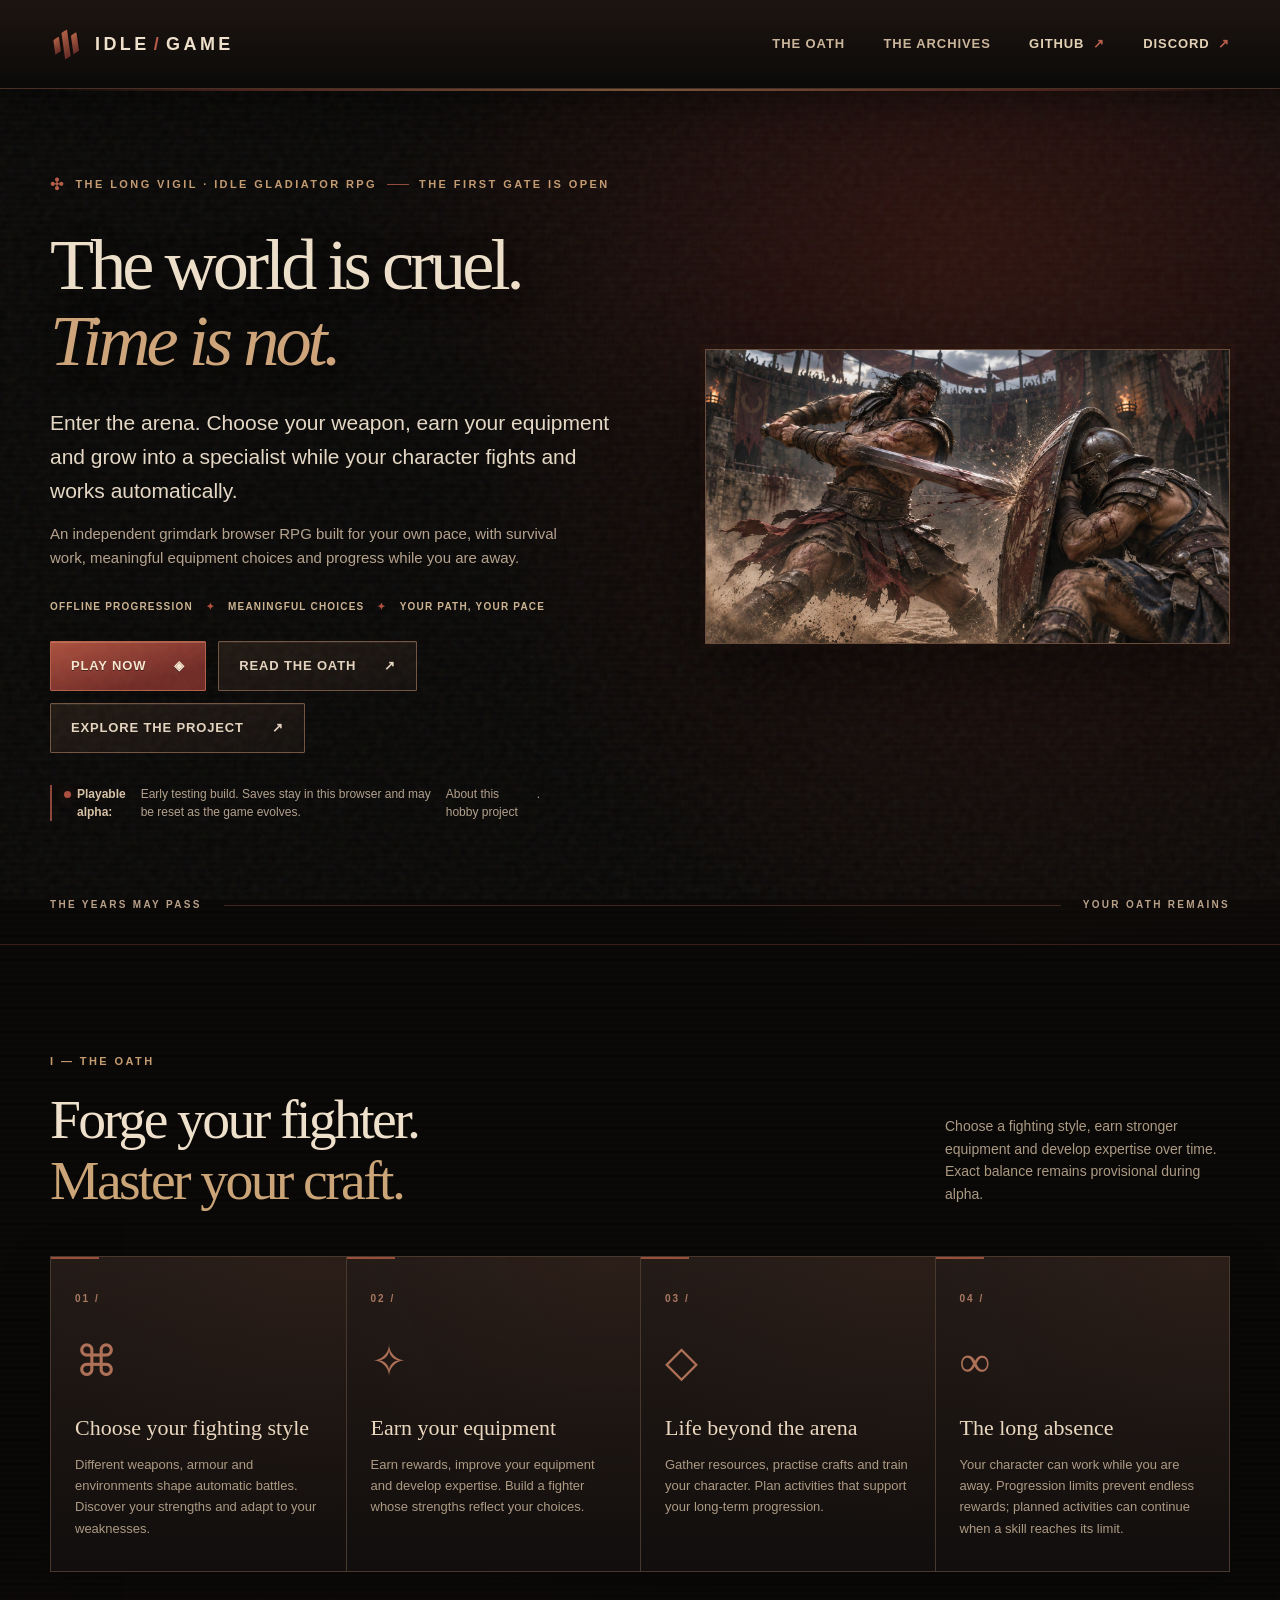
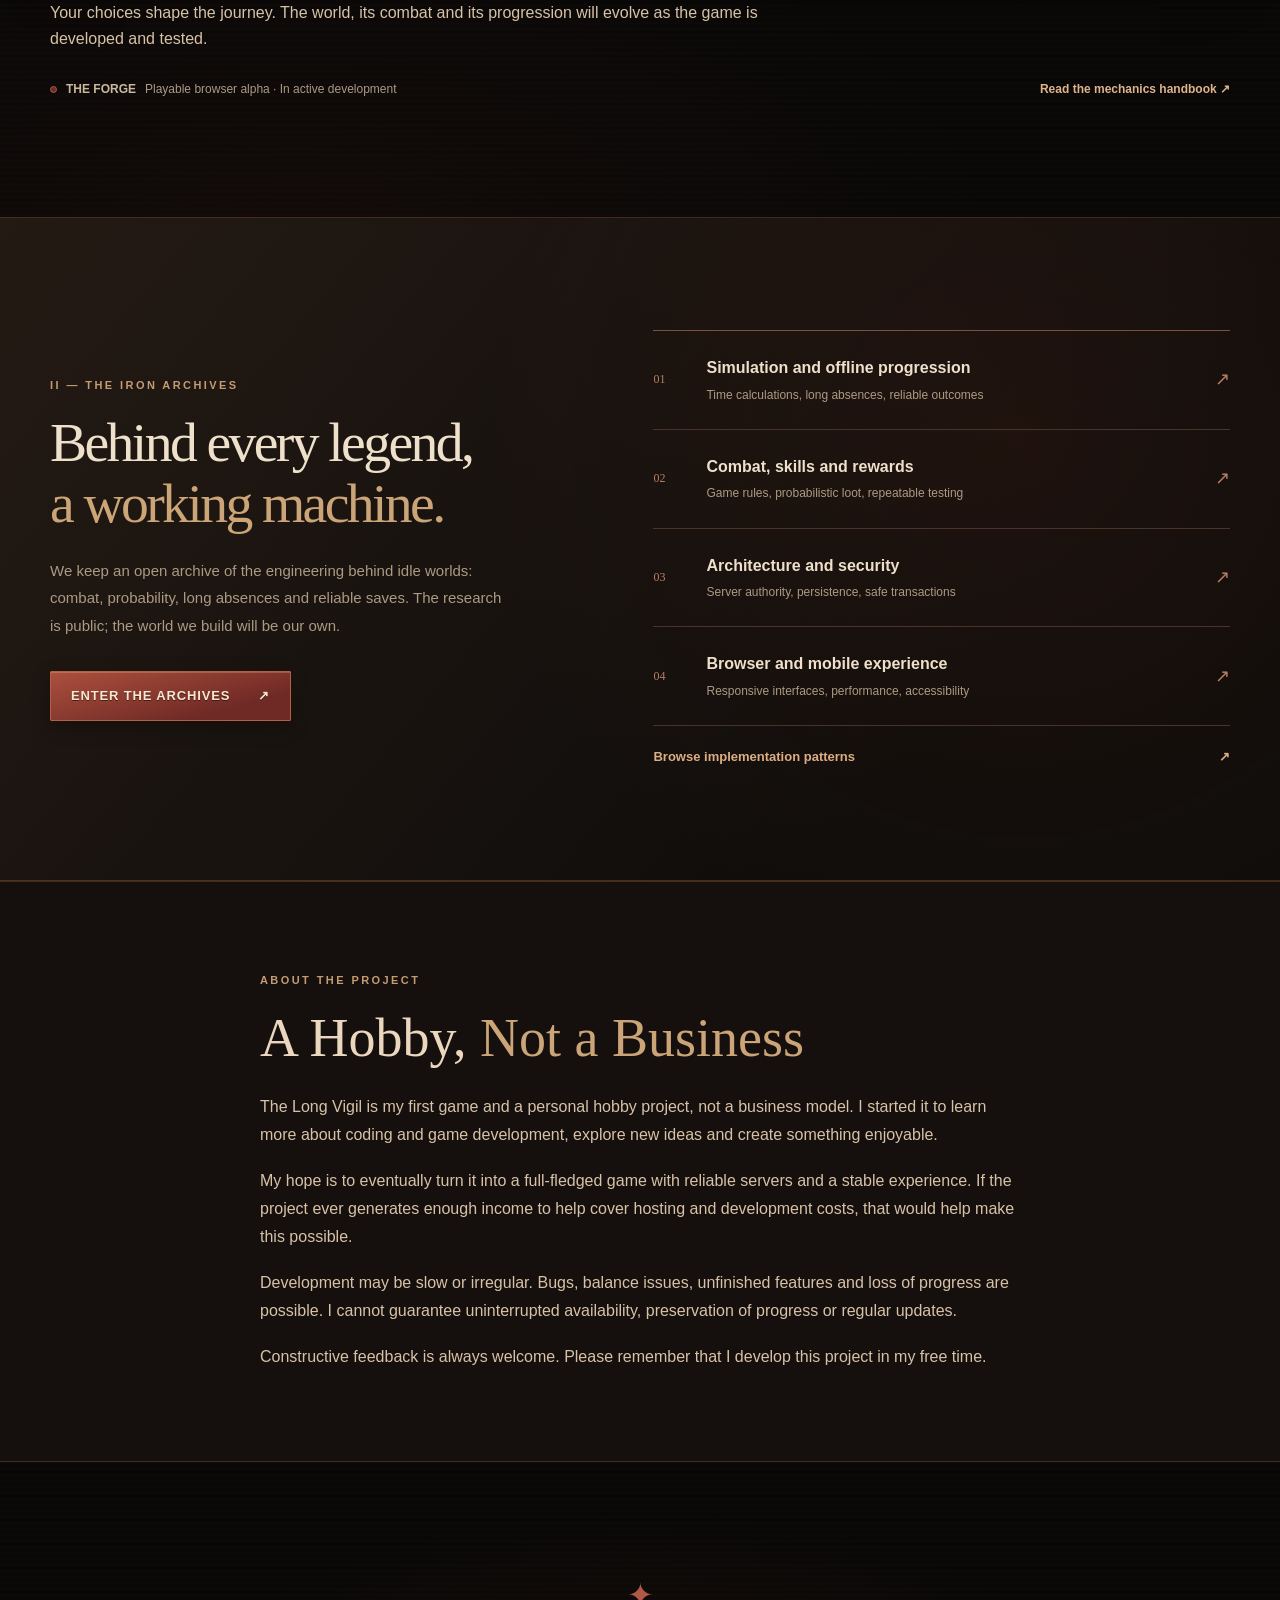
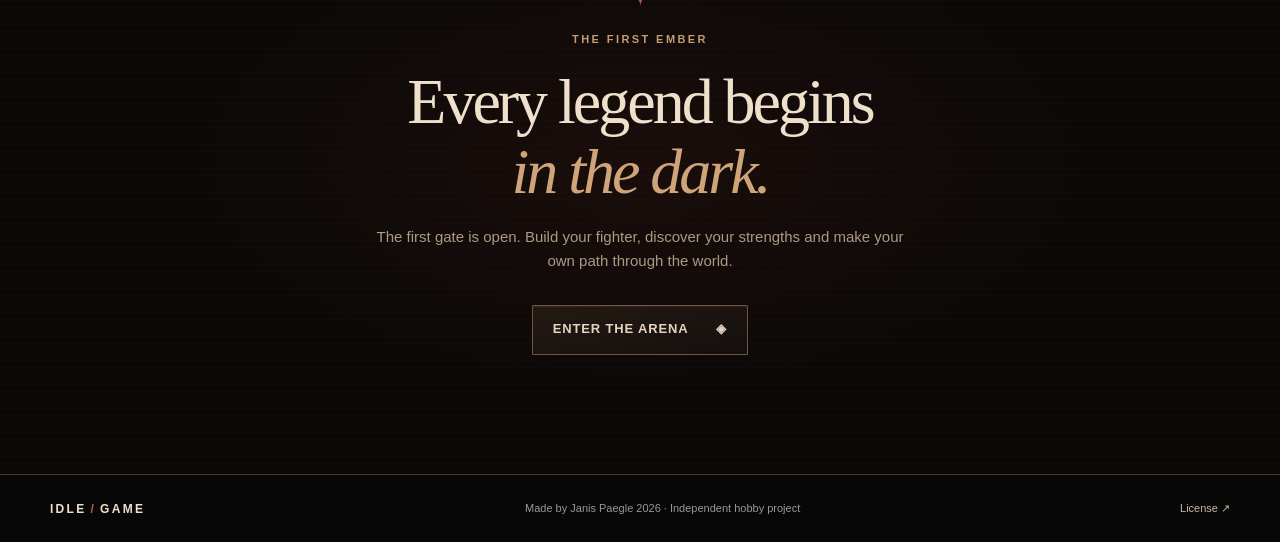
==== commit dc0cb60e: "AUTO-MASTER-001: implement foreground automation; HOBBY-002: revise public promise" ====
--- a/site/index.html
+++ b/site/index.html
@@ -161,22 +161,12 @@
 
     <section class="hobby-section" id="hobby" aria-labelledby="hobby-heading">
       <div class="container hobby-copy">
-        <p class="section-kicker">THE CREATOR'S PROMISE</p>
+        <p class="section-kicker">ABOUT THE PROJECT</p>
         <h2 id="hobby-heading">A Hobby, <span>Not a Business</span></h2>
-        <p>The Long Vigil is my first gaming project, built out of curiosity, passion and a desire to create something enjoyable.</p>
-        <p class="hobby-promise"><strong>It will always be 100% free.</strong></p>
-        <ul class="hobby-list">
-          <li>No advertisements.</li>
-          <li>No microtransactions.</li>
-          <li>No subscriptions.</li>
-          <li>No pay-to-win mechanics.</li>
-          <li>No donations or financial contributions.</li>
-        </ul>
-        <p>Not even a button to buy me a coffee.</p>
-        <p>There is, however, a catch. This is an independent hobby project, not a commercial product. Development may be slow or irregular. Bugs, balance issues, unfinished features and loss of progress are possible.</p>
-        <p>By choosing to play, you acknowledge and accept these risks. I cannot guarantee uninterrupted availability, preservation of progress or regular updates.</p>
-        <p>Constructive feedback is always welcome, but please respect that this project is developed in my free time.</p>
-        <p>Enjoy the game for what it is — something made for the joy of creating.</p>
+        <p>The Long Vigil is my first game and a personal hobby project, not a business model. I started it to learn more about coding and game development, explore new ideas and create something enjoyable.</p>
+        <p>My hope is to eventually turn it into a full-fledged game with reliable servers and a stable experience. If the project ever generates enough income to help cover hosting and development costs, that would help make this possible.</p>
+        <p>Development may be slow or irregular. Bugs, balance issues, unfinished features and loss of progress are possible. I cannot guarantee uninterrupted availability, preservation of progress or regular updates.</p>
+        <p>Constructive feedback is always welcome. Please remember that I develop this project in my free time.</p>
       </div>
     </section>
 
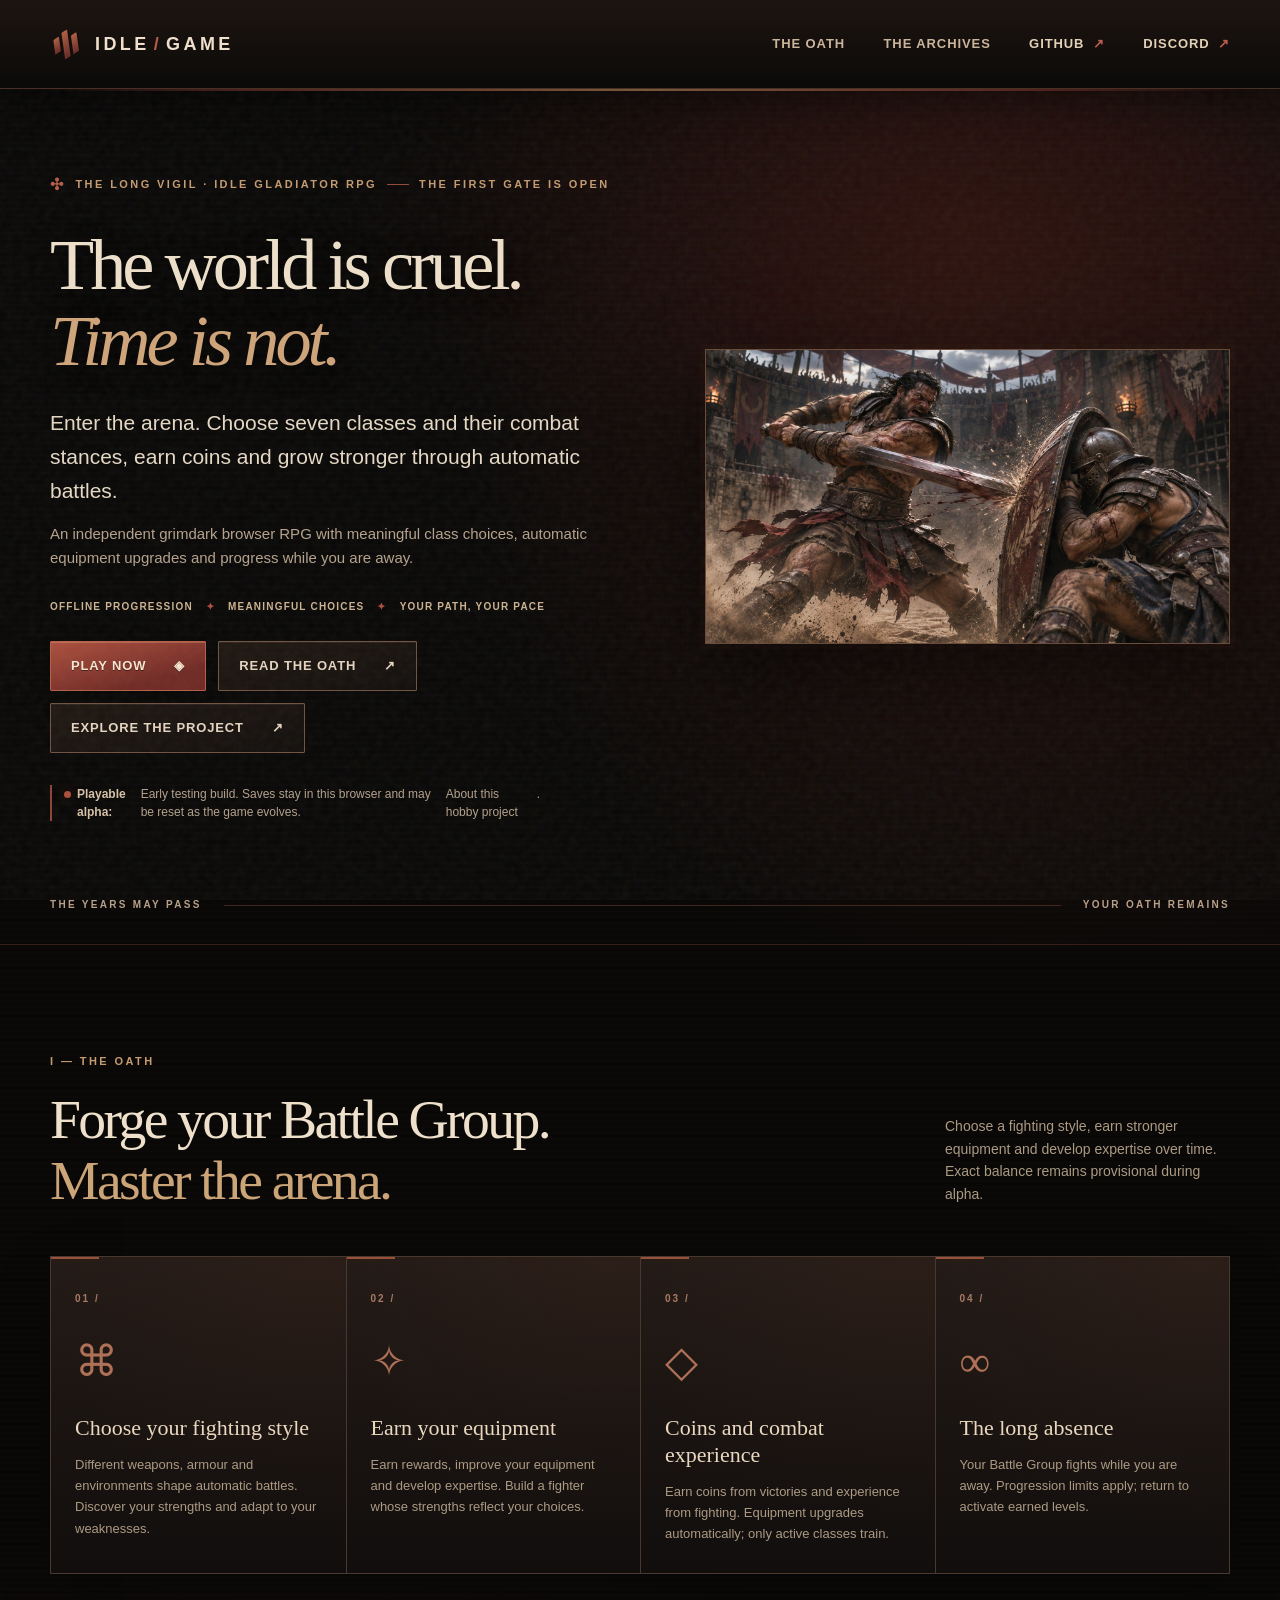
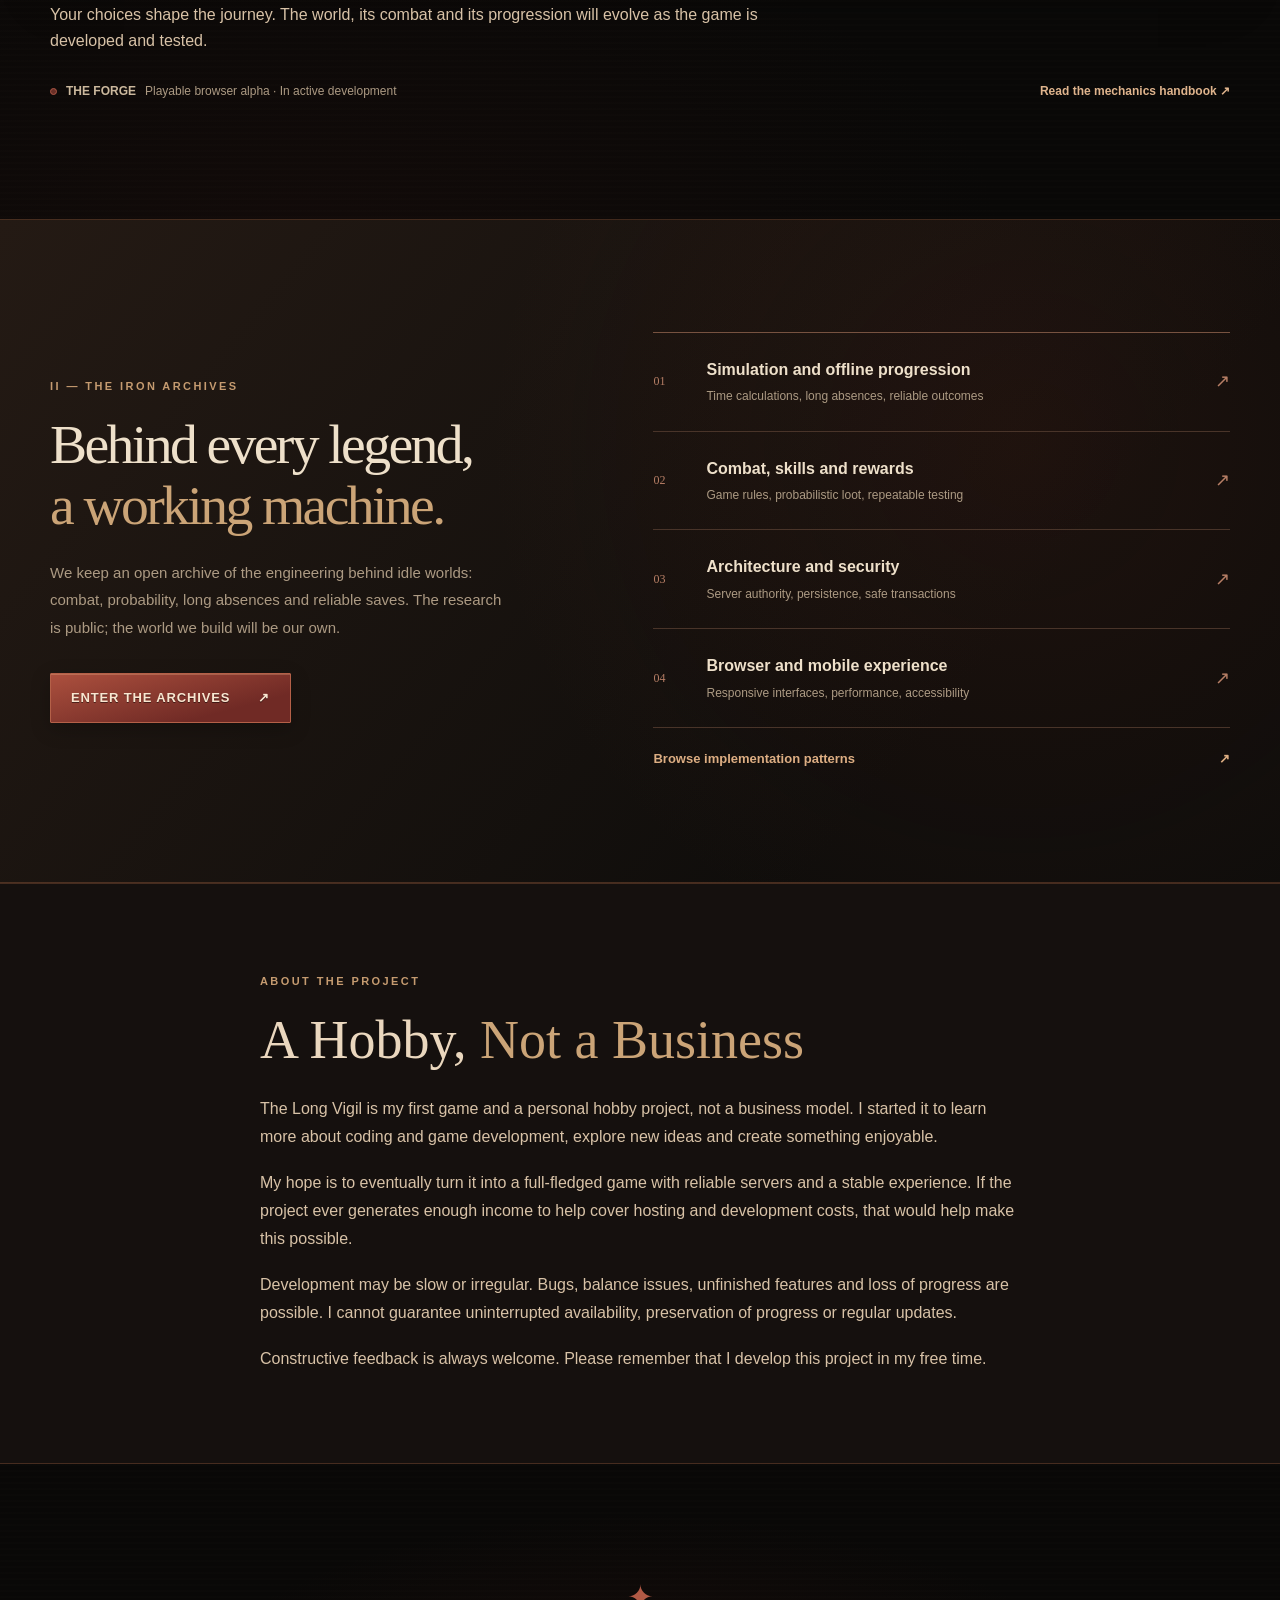
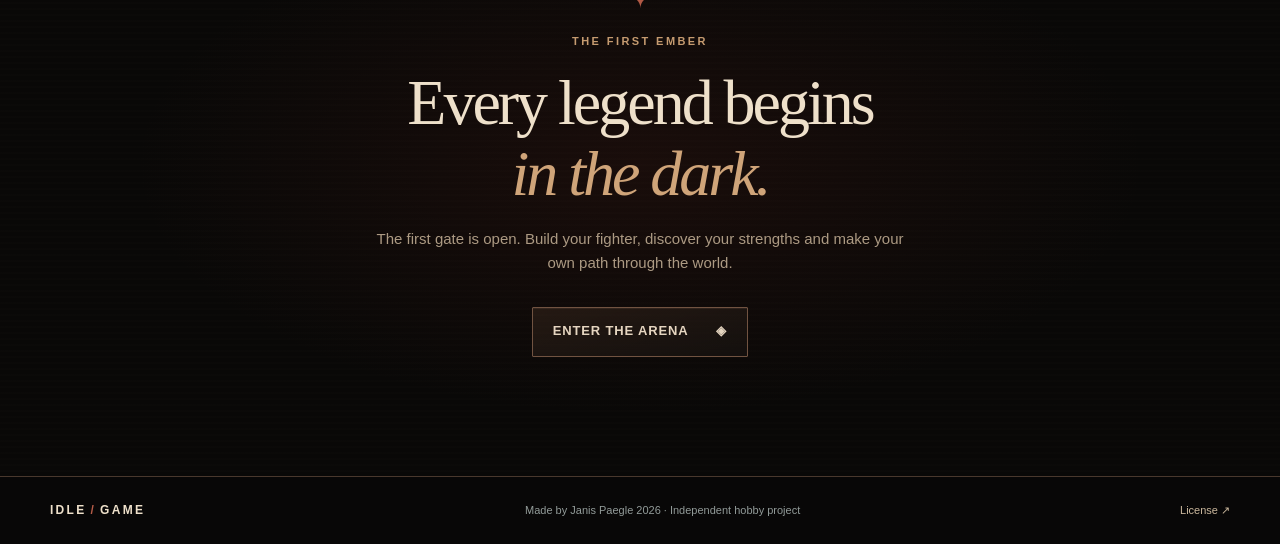
==== commit c01ae061: "ARENA-ONLY-001: retire resource economy and settle combat only" ====
--- a/site/index.html
+++ b/site/index.html
@@ -8,7 +8,7 @@
   <meta name="description" content="The Long Vigil is a grimdark idle gladiator RPG. Fight, specialize, train and survive in an evolving browser-based dark-fantasy world.">
   <meta property="og:type" content="website">
   <meta property="og:title" content="The Long Vigil — The World Is Cruel. Time Is Not.">
-  <meta property="og:description" content="An idle gladiator RPG with equipment, expertise and survival work. Play the evolving browser alpha.">
+  <meta property="og:description" content="An idle battle-group RPG with coins, class mastery and automatic combat. Play the evolving browser alpha.">
   <meta property="og:image" content="https://janisp123.github.io/idle_game/assets/gladiator-shield-clash.png">
   <meta property="og:image:alt" content="A greatsword gladiator striking an opponent’s shield in a grimdark arena.">
   <meta property="og:url" content="https://janisp123.github.io/idle_game/">
@@ -74,8 +74,8 @@
         <div class="hero-copy">
           <div class="eyebrow"><span class="small-sigil" aria-hidden="true">✣</span> THE LONG VIGIL · IDLE GLADIATOR RPG <span class="eyebrow-rule" aria-hidden="true"></span> THE FIRST GATE IS OPEN</div>
           <h1 id="hero-heading">The world is cruel.<br><em>Time is not.</em></h1>
-          <p class="hero-lead">Enter the arena. Choose your weapon, earn your equipment and grow into a specialist while your character fights and works automatically.</p>
-          <p class="hero-subtext">An independent grimdark browser RPG built for your own pace, with survival work, meaningful equipment choices and progress while you are away.</p>
+          <p class="hero-lead">Enter the arena. Choose seven classes and their combat stances, earn coins and grow stronger through automatic battles.</p>
+          <p class="hero-subtext">An independent grimdark browser RPG with meaningful class choices, automatic equipment upgrades and progress while you are away.</p>
           <div class="hero-oath" aria-label="Design promises"><span>OFFLINE PROGRESSION</span><span aria-hidden="true">✦</span><span>MEANINGFUL CHOICES</span><span aria-hidden="true">✦</span><span>YOUR PATH, YOUR PACE</span></div>
           <div class="hero-actions">
             <a class="button button-primary button-play" href="./play/" aria-describedby="play-status">Play Now <span aria-hidden="true">◈</span></a>
@@ -103,7 +103,7 @@
         <div class="section-heading">
           <p class="section-kicker">I — THE OATH</p>
           <div class="heading-flex">
-            <h2 id="vision-heading">Forge your fighter.<br><span>Master your craft.</span></h2>
+            <h2 id="vision-heading">Forge your Battle Group.<br><span>Master the arena.</span></h2>
             <p>Choose a fighting style, earn stronger equipment and develop expertise over time. Exact balance remains provisional during alpha.</p>
           </div>
         </div>
@@ -123,14 +123,14 @@
           <article class="principle-card">
             <span class="card-number">03 /</span>
             <div class="card-glyph" aria-hidden="true">◇</div>
-            <h3>Life beyond the arena</h3>
-            <p>Gather resources, practise crafts and train your character. Plan activities that support your long-term progression.</p>
+            <h3>Coins and combat experience</h3>
+            <p>Earn coins from victories and experience from fighting. Equipment upgrades automatically; only active classes train.</p>
           </article>
           <article class="principle-card">
             <span class="card-number">04 /</span>
             <div class="card-glyph" aria-hidden="true">∞</div>
             <h3>The long absence</h3>
-            <p>Your character can work while you are away. Progression limits prevent endless rewards; planned activities can continue when a skill reaches its limit.</p>
+            <p>Your Battle Group fights while you are away. Progression limits apply; return to activate earned levels.</p>
           </article>
         </div>
         <p class="progression-note">Your choices shape the journey. The world, its combat and its progression will evolve as the game is developed and tested.</p>
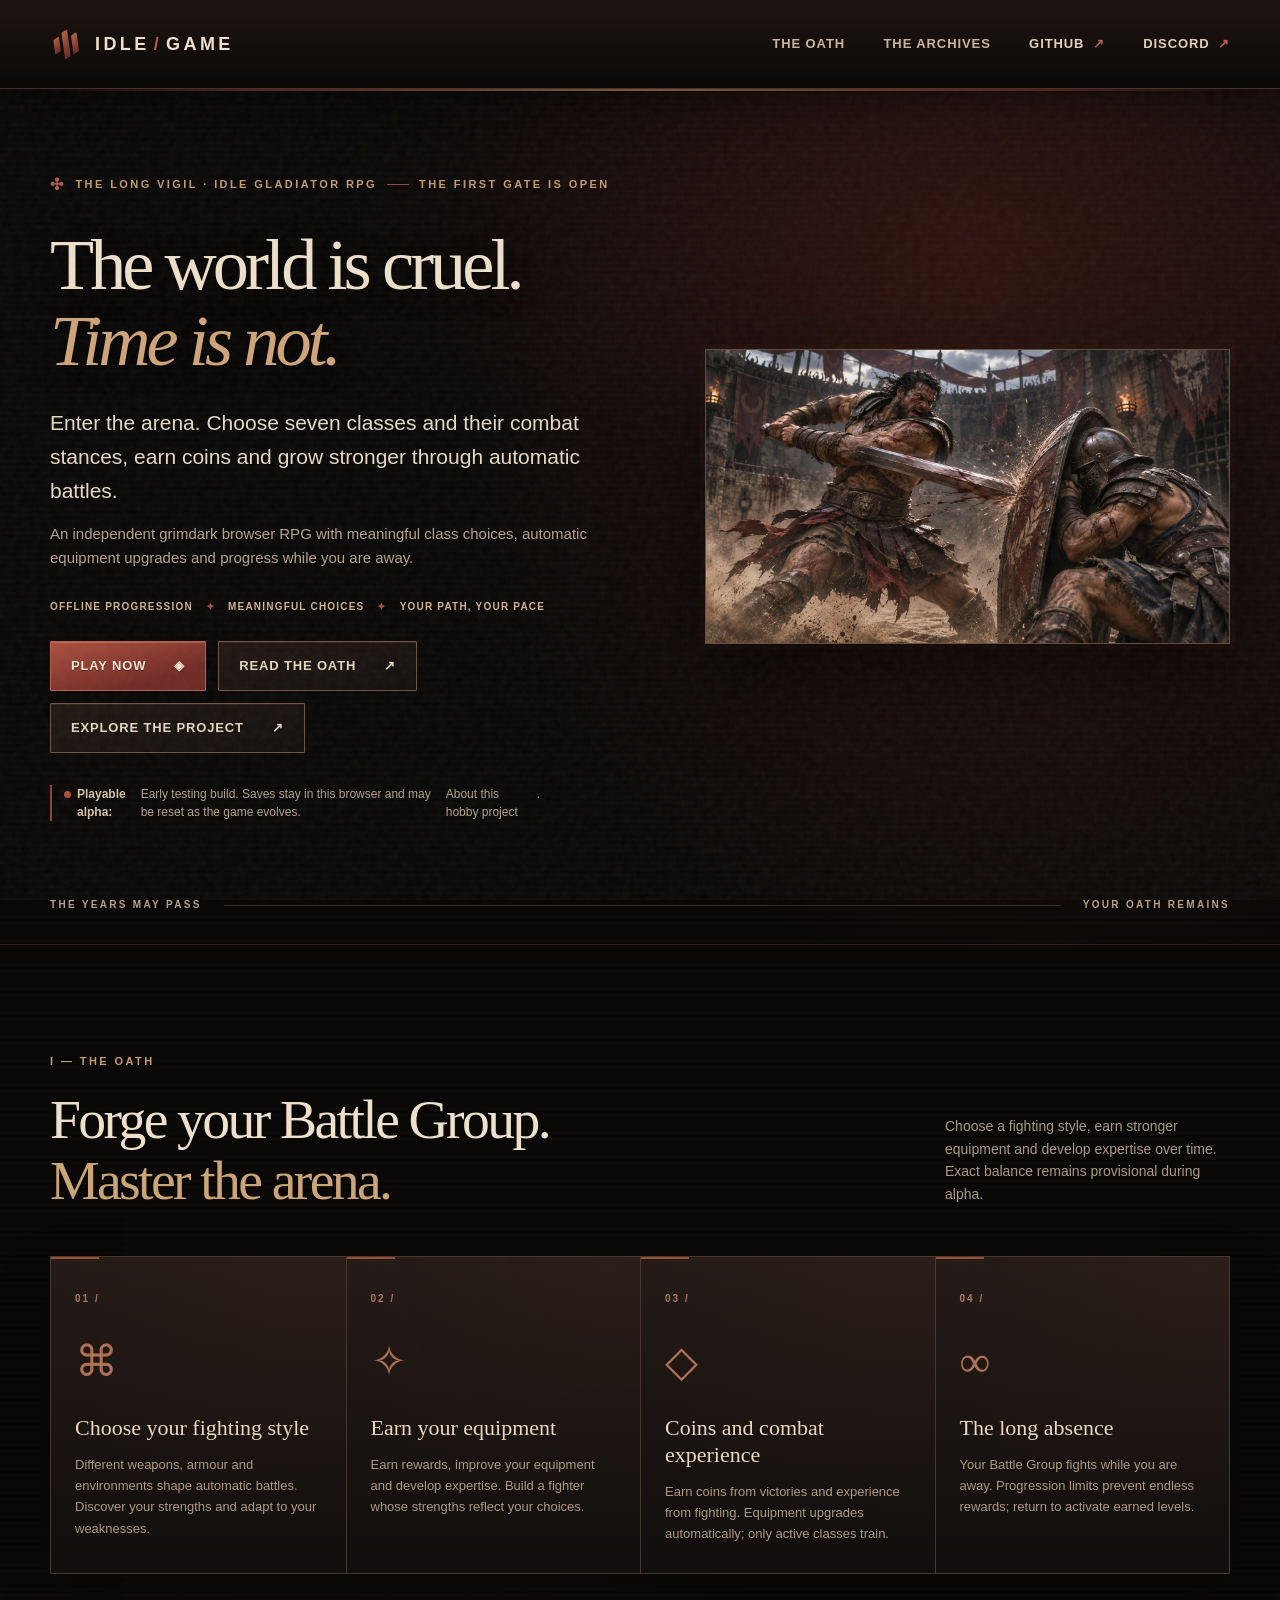
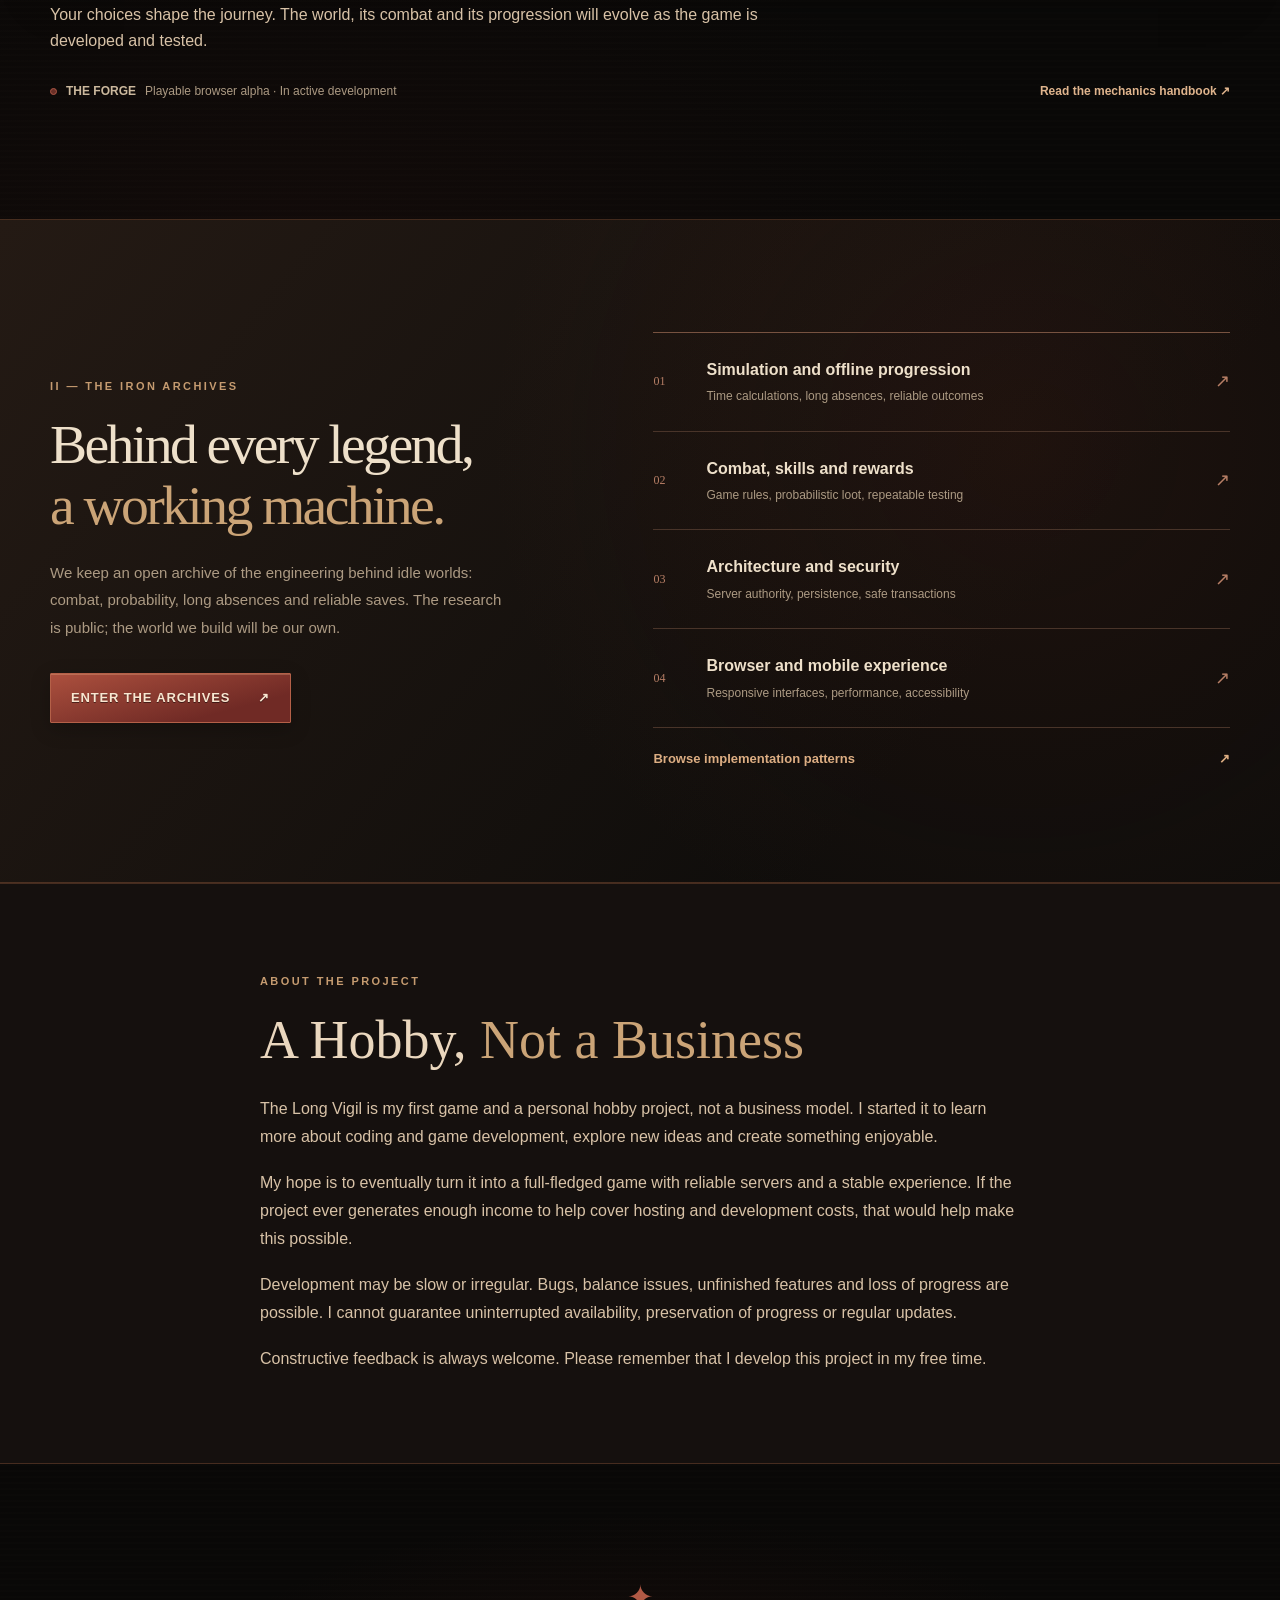
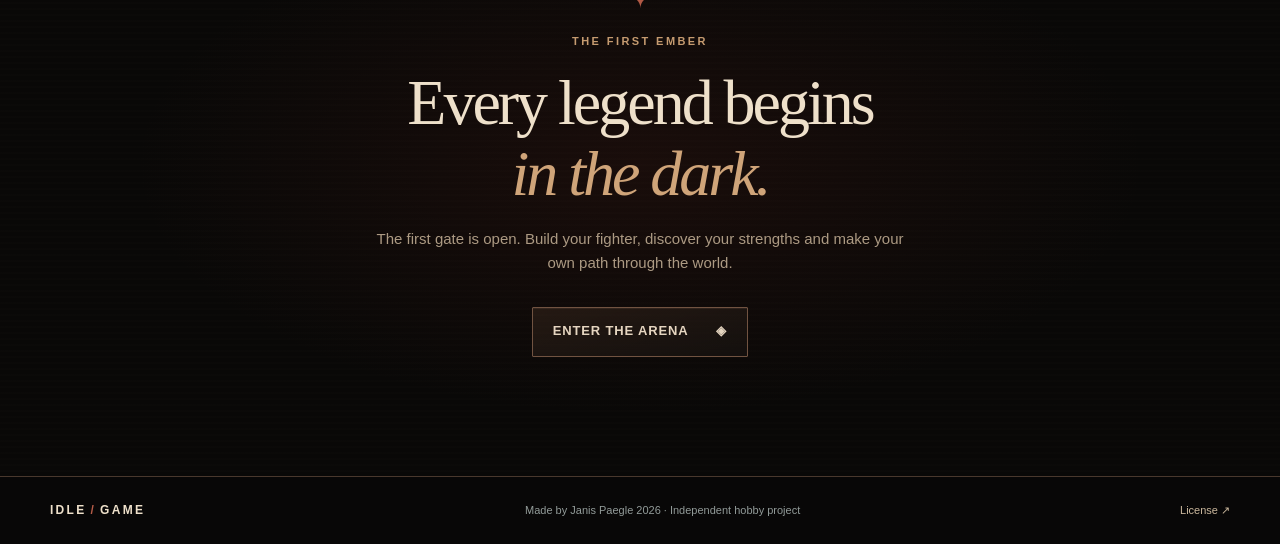
==== commit 42b87e8d: "ARENA-ONLY-001: preserve offline cap explanation on landing" ====
--- a/site/index.html
+++ b/site/index.html
@@ -130,7 +130,7 @@
             <span class="card-number">04 /</span>
             <div class="card-glyph" aria-hidden="true">∞</div>
             <h3>The long absence</h3>
-            <p>Your Battle Group fights while you are away. Progression limits apply; return to activate earned levels.</p>
+            <p>Your Battle Group fights while you are away. Progression limits prevent endless rewards; return to activate earned levels.</p>
           </article>
         </div>
         <p class="progression-note">Your choices shape the journey. The world, its combat and its progression will evolve as the game is developed and tested.</p>
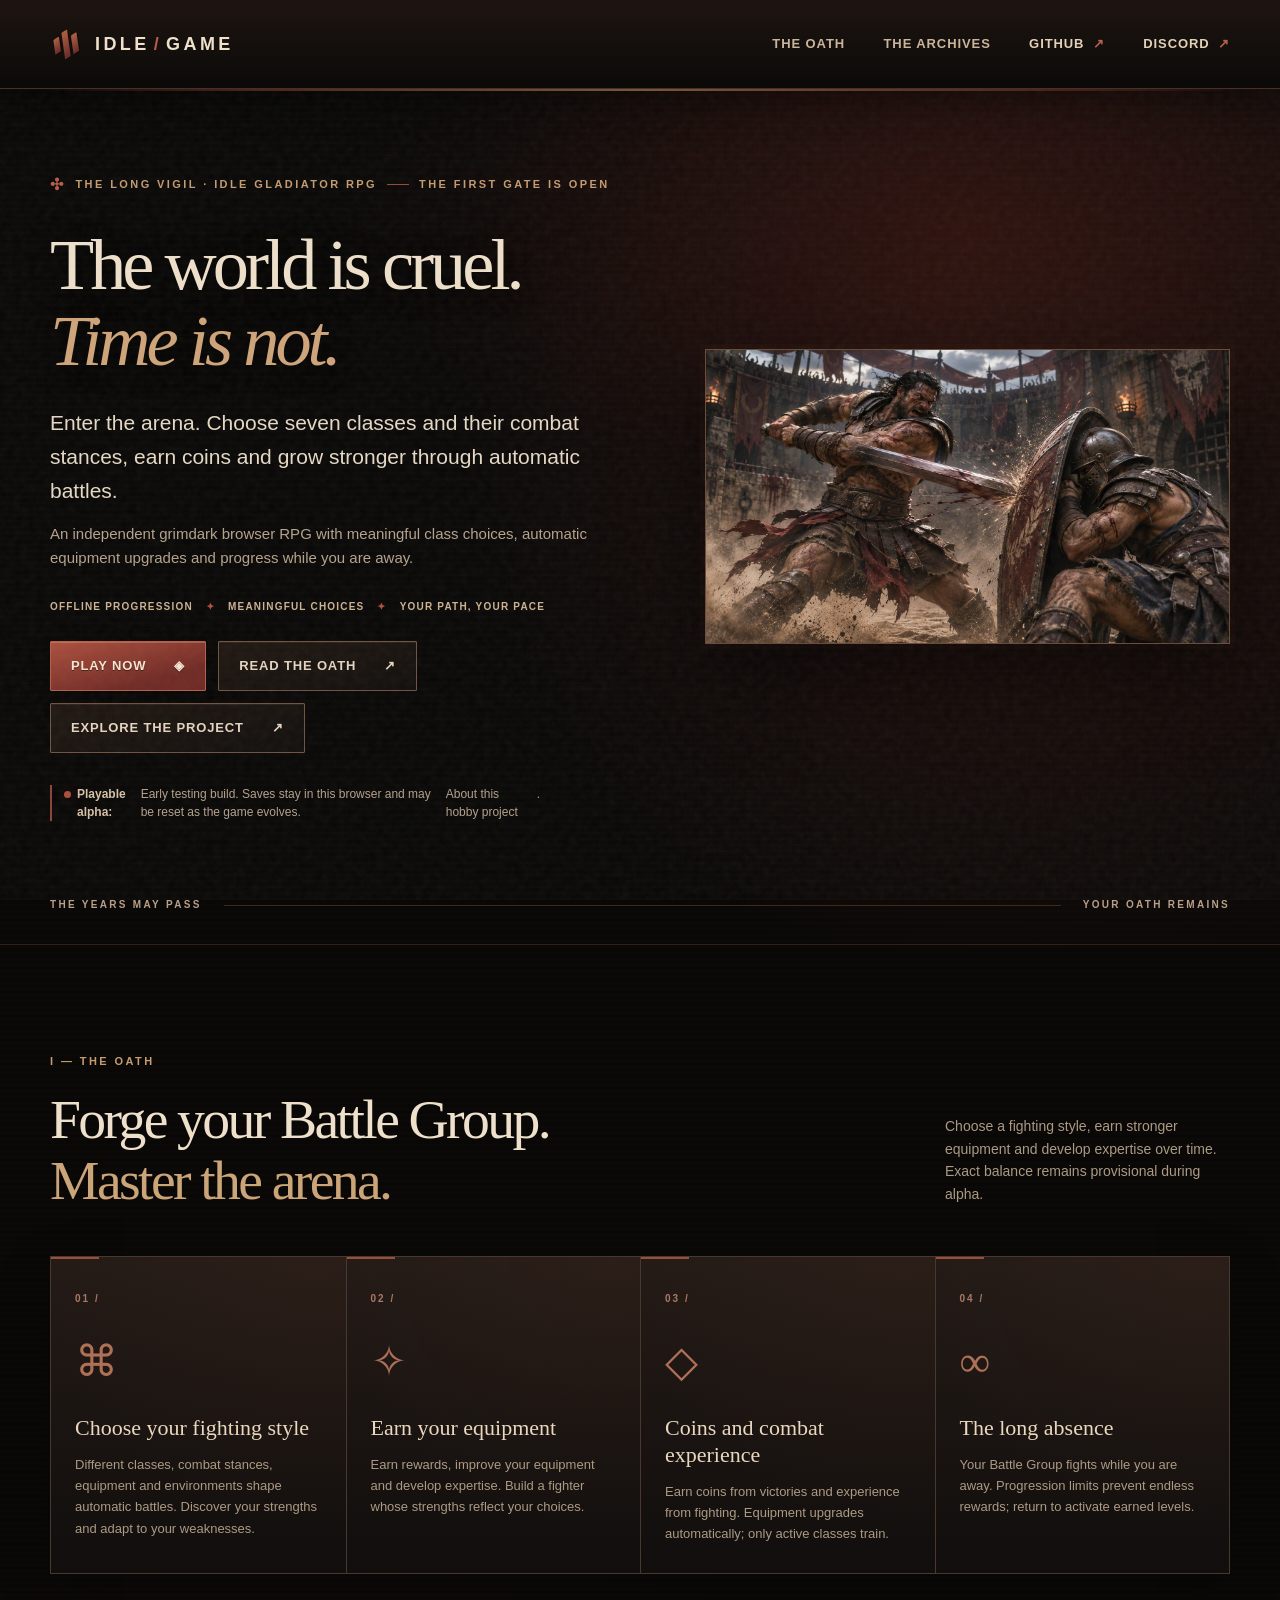
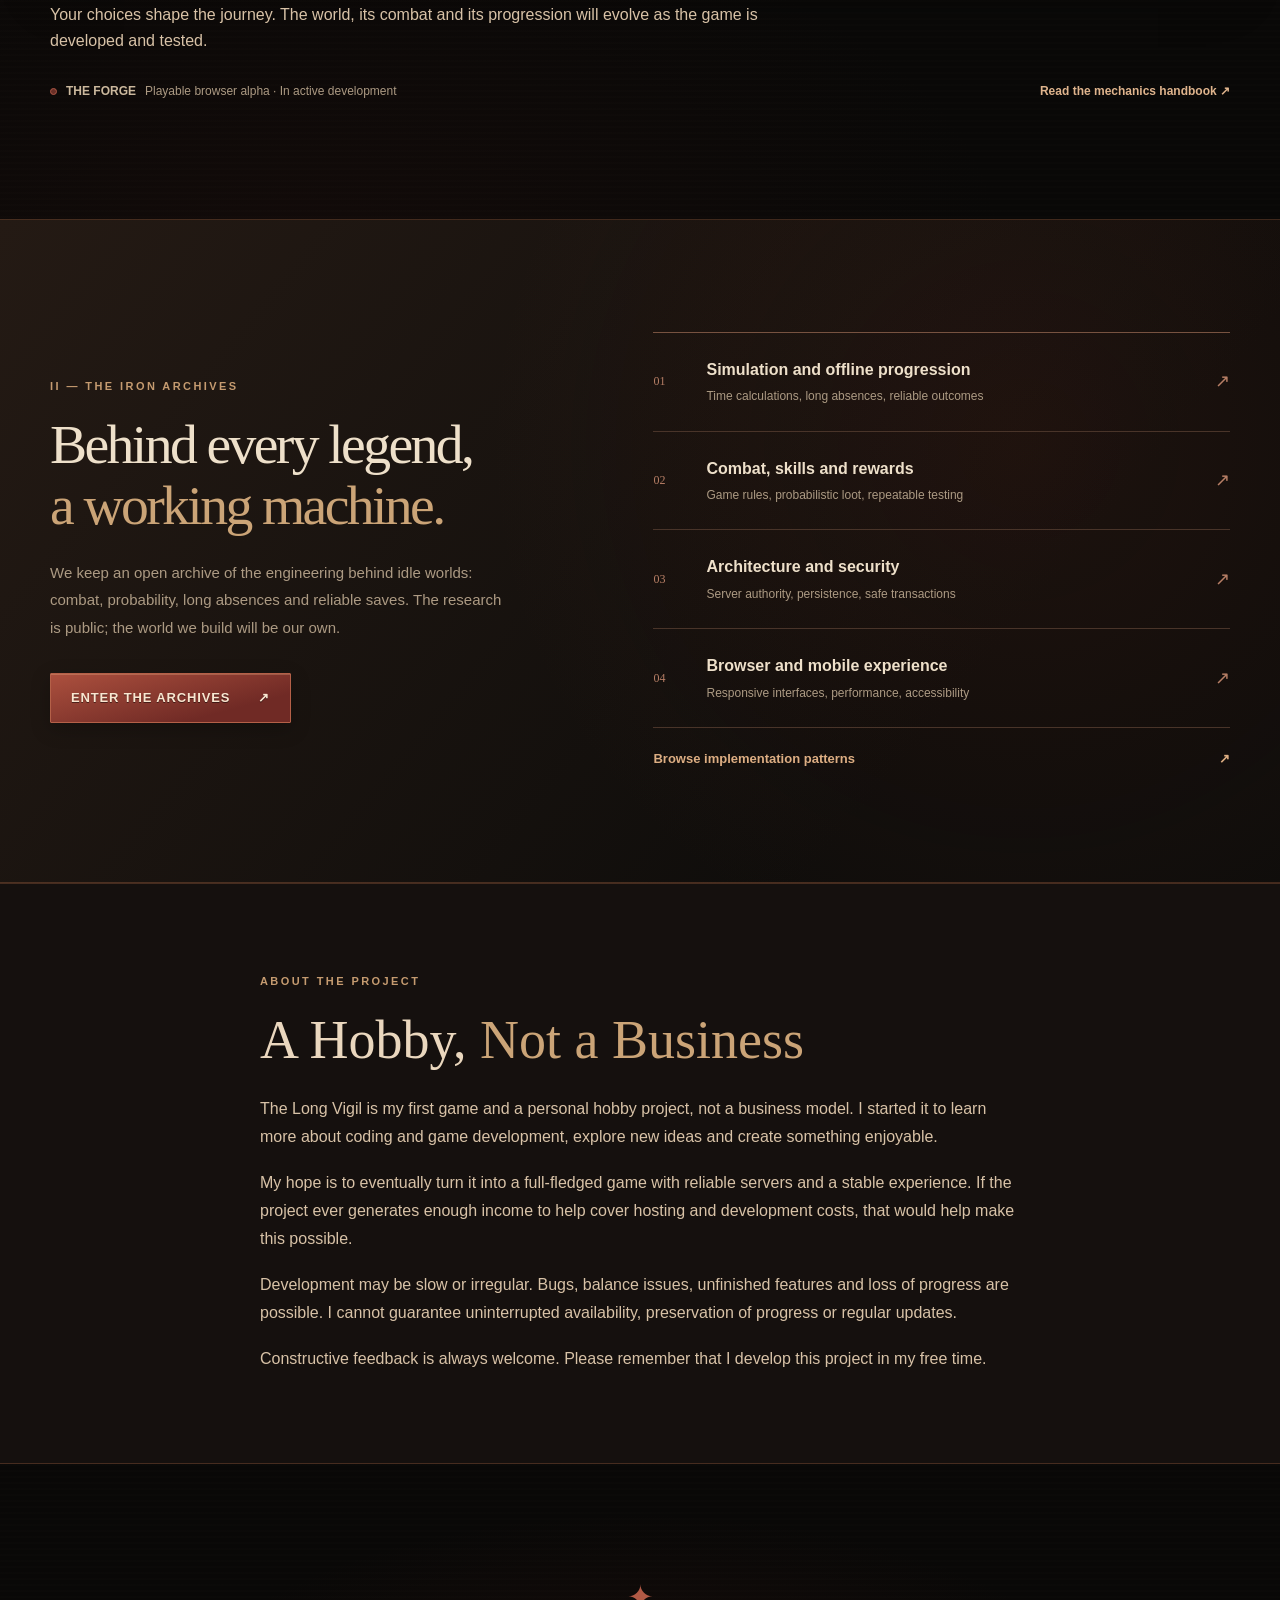
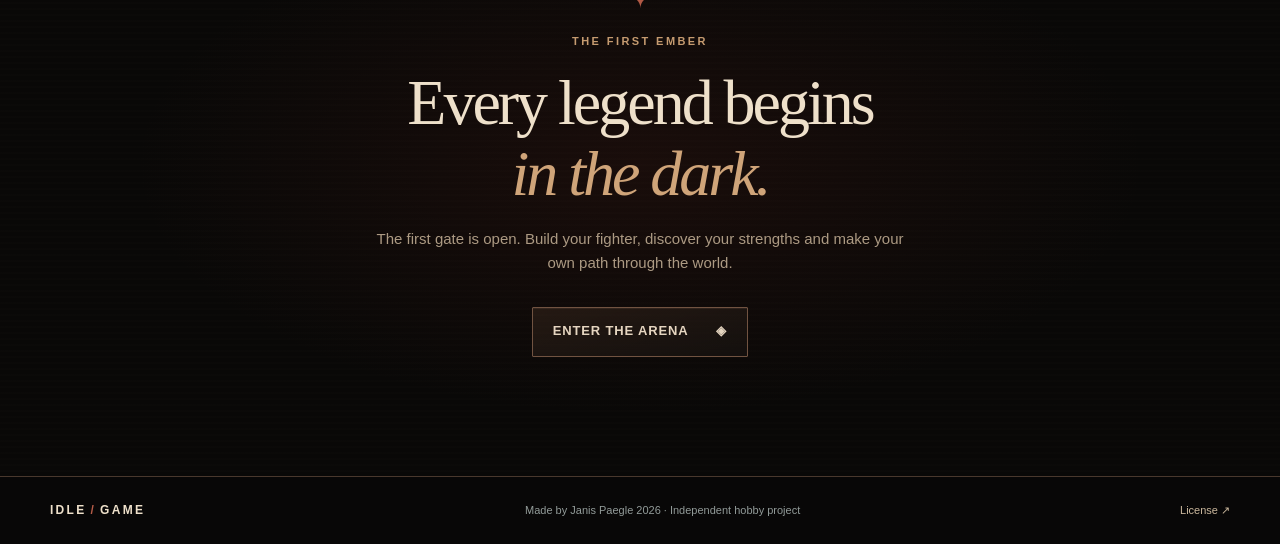
==== commit cffe1be0: "ARENA-ONLY-001: isolate retired work code and reconcile active project backlog" ====
--- a/site/index.html
+++ b/site/index.html
@@ -5,7 +5,7 @@
   <meta name="viewport" content="width=device-width, initial-scale=1">
   <meta name="theme-color" content="#0c0908">
   <meta name="color-scheme" content="dark">
-  <meta name="description" content="The Long Vigil is a grimdark idle gladiator RPG. Fight, specialize, train and survive in an evolving browser-based dark-fantasy world.">
+  <meta name="description" content="The Long Vigil is a grimdark idle gladiator RPG. Choose your Battle Group, fight automatically and earn coins and combat experience.">
   <meta property="og:type" content="website">
   <meta property="og:title" content="The Long Vigil — The World Is Cruel. Time Is Not.">
   <meta property="og:description" content="An idle battle-group RPG with coins, class mastery and automatic combat. Play the evolving browser alpha.">
@@ -112,7 +112,7 @@
             <span class="card-number">01 /</span>
             <div class="card-glyph" aria-hidden="true">⌘</div>
             <h3>Choose your fighting style</h3>
-            <p>Different weapons, armour and environments shape automatic battles. Discover your strengths and adapt to your weaknesses.</p>
+            <p>Different classes, combat stances, equipment and environments shape automatic battles. Discover your strengths and adapt to your weaknesses.</p>
           </article>
           <article class="principle-card">
             <span class="card-number">02 /</span>
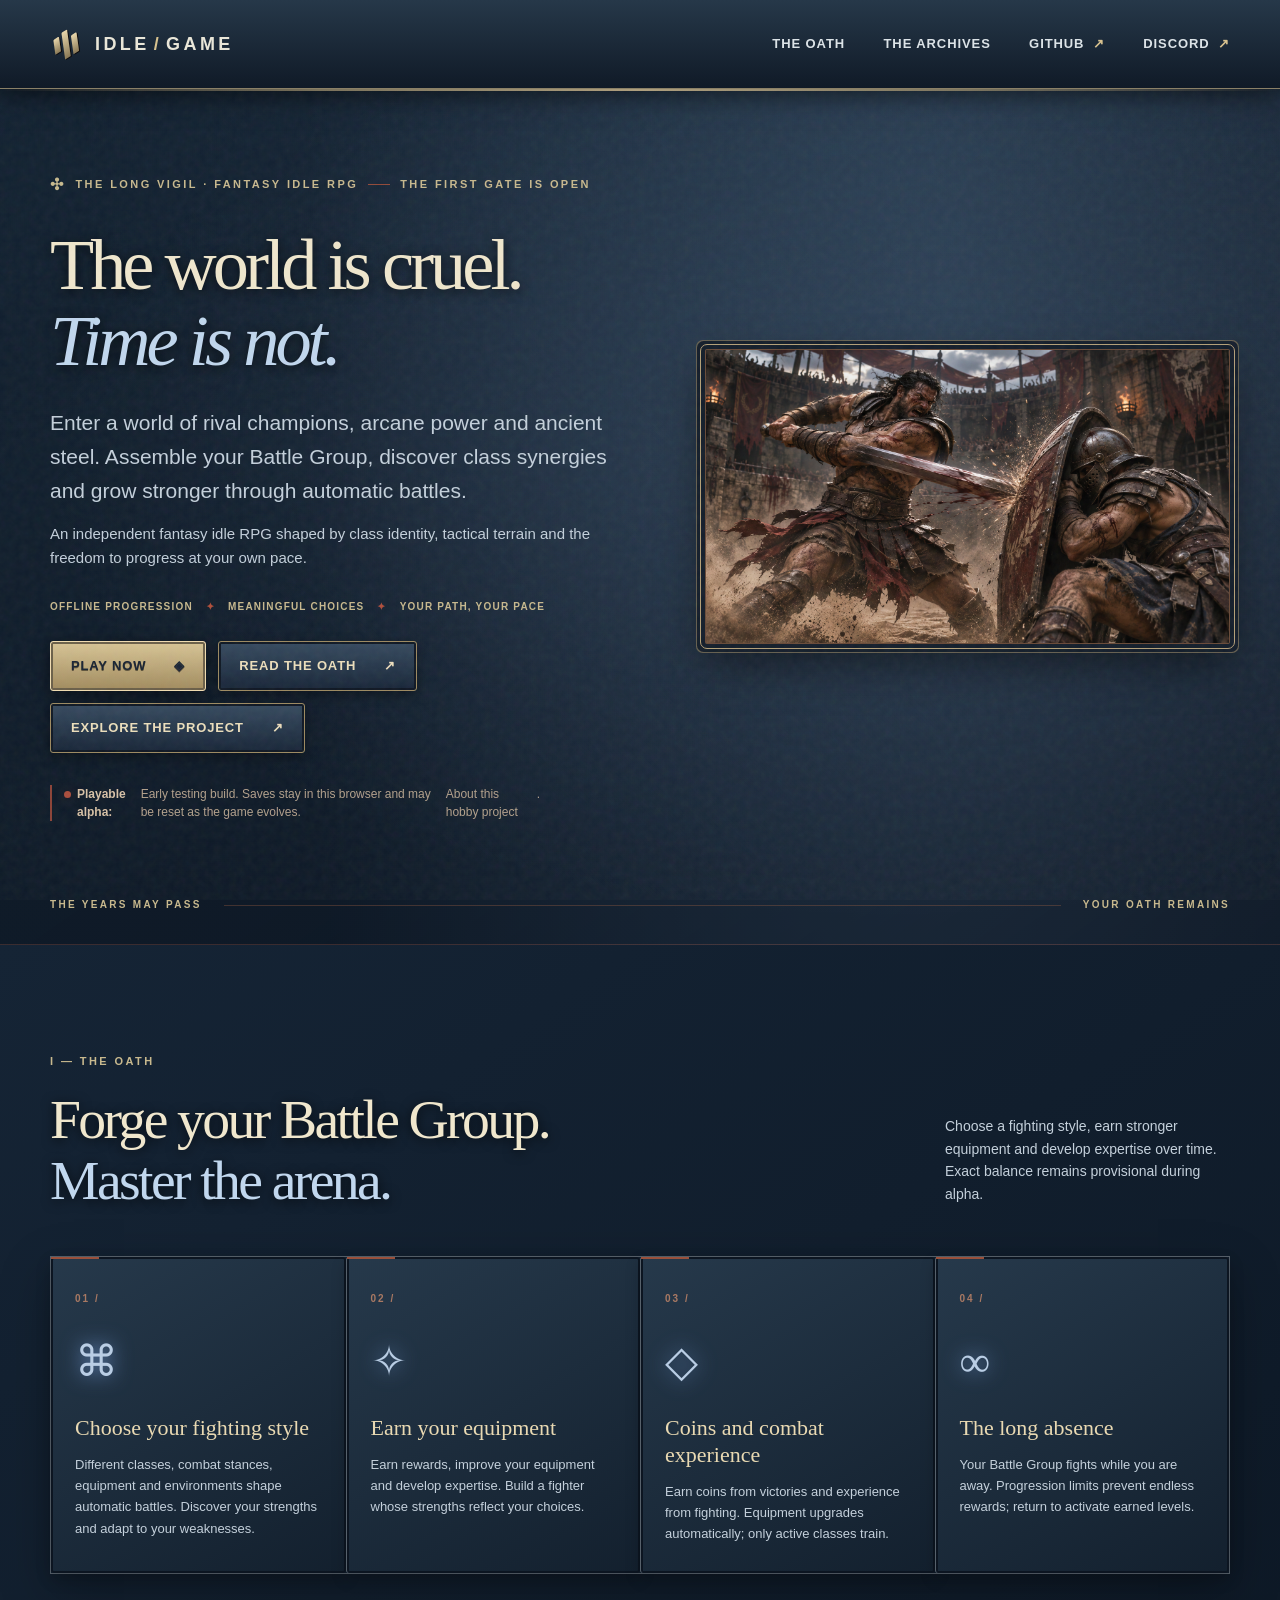
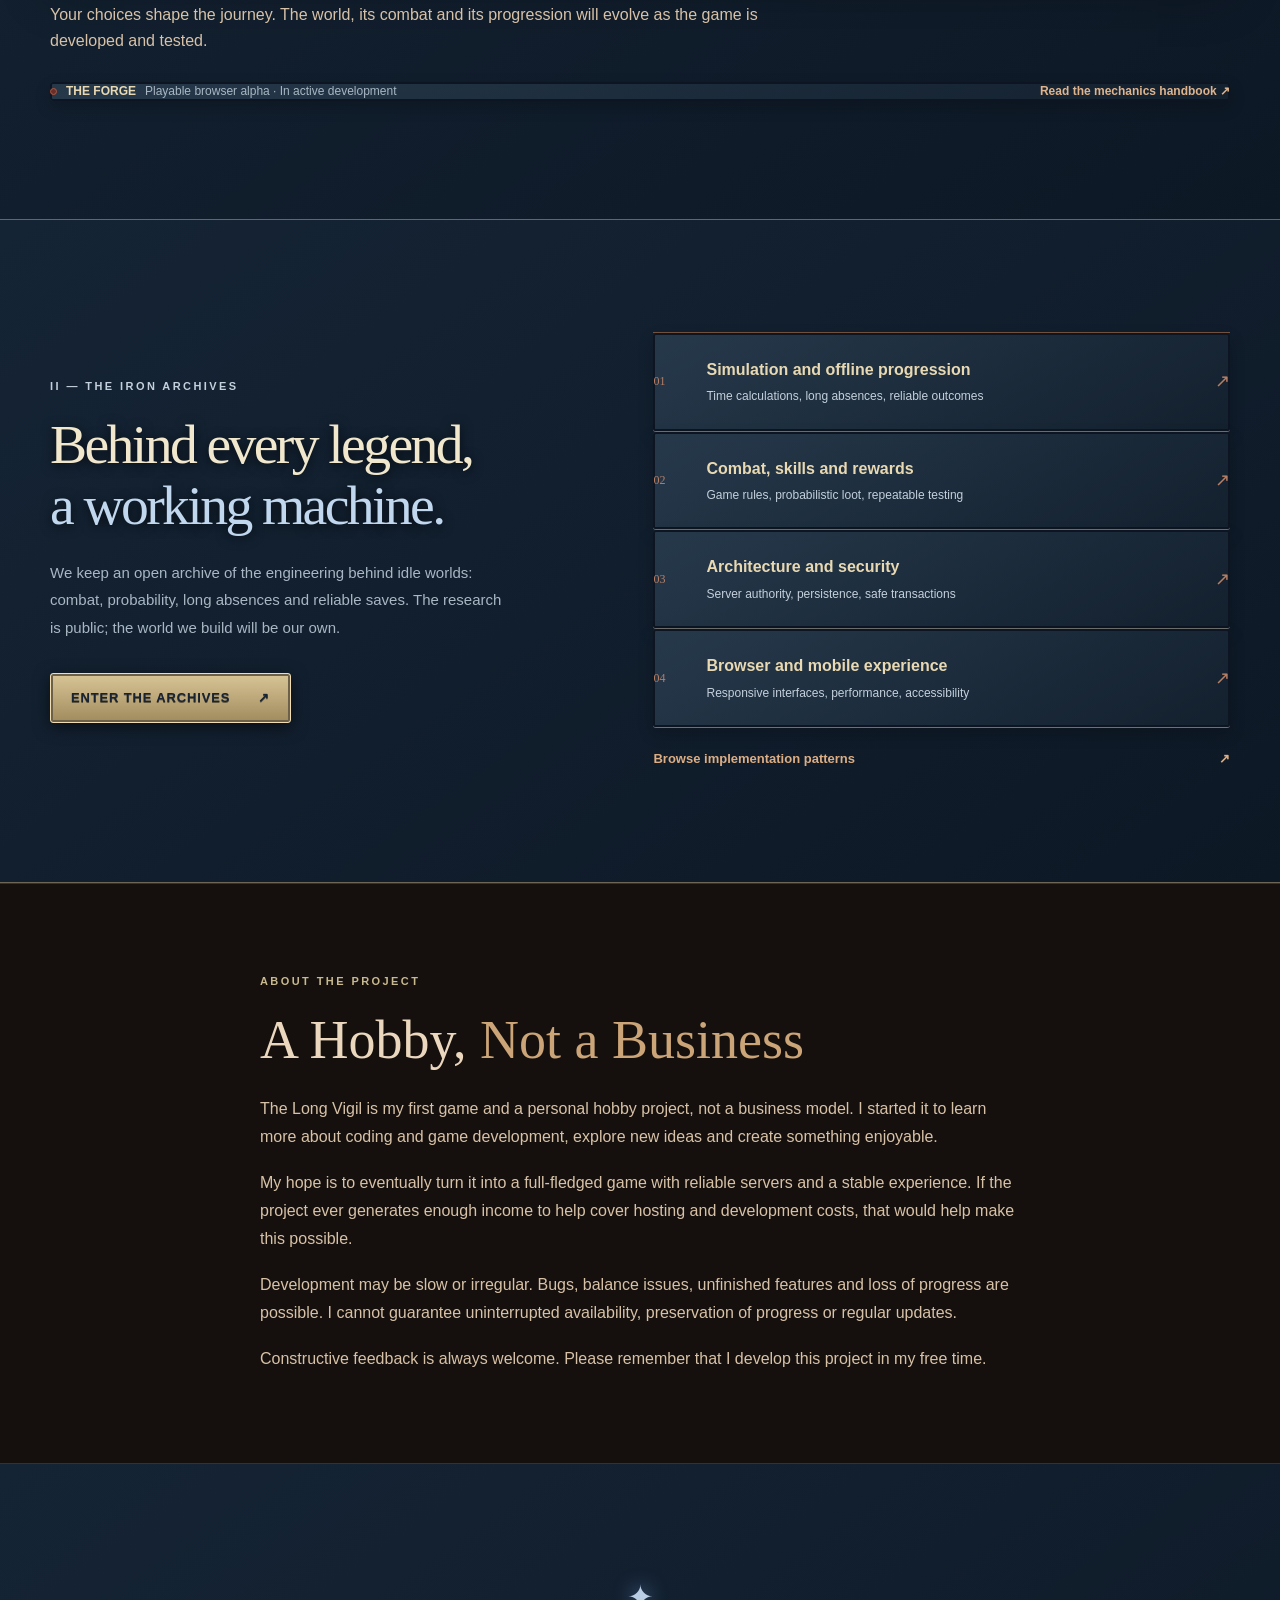
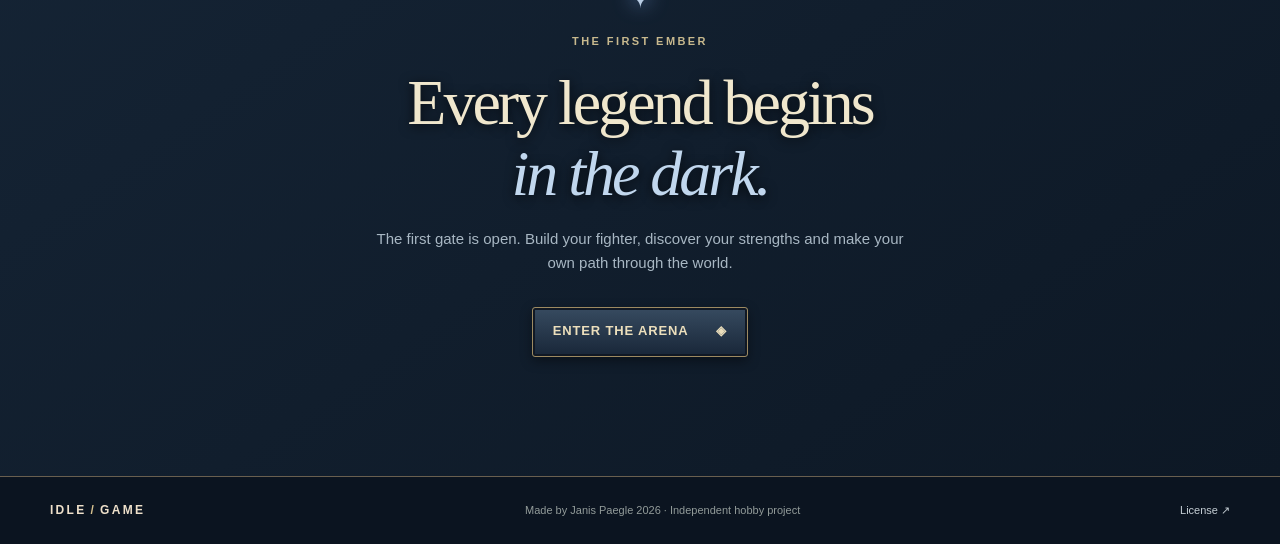
==== commit cfeac74f: "CLASS-GUIDE-002: registry-based abilities, stable README and fantasy visual refresh" ====
--- a/site/index.html
+++ b/site/index.html
@@ -5,10 +5,10 @@
   <meta name="viewport" content="width=device-width, initial-scale=1">
   <meta name="theme-color" content="#0c0908">
   <meta name="color-scheme" content="dark">
-  <meta name="description" content="The Long Vigil is a grimdark idle gladiator RPG. Choose your Battle Group, fight automatically and earn coins and combat experience.">
+  <meta name="description" content="The Long Vigil is a fantasy idle RPG. Build your Battle Group, explore class abilities and progress through tactical automatic combat.">
   <meta property="og:type" content="website">
   <meta property="og:title" content="The Long Vigil — The World Is Cruel. Time Is Not.">
-  <meta property="og:description" content="An idle battle-group RPG with coins, class mastery and automatic combat. Play the evolving browser alpha.">
+  <meta property="og:description" content="A fantasy idle RPG of class mastery, tactical battles and long-term progression. Play the evolving browser alpha.">
   <meta property="og:image" content="https://janisp123.github.io/idle_game/assets/gladiator-shield-clash.png">
   <meta property="og:image:alt" content="A greatsword gladiator striking an opponent’s shield in a grimdark arena.">
   <meta property="og:url" content="https://janisp123.github.io/idle_game/">
@@ -16,6 +16,7 @@
   <link rel="icon" href="./favicon.svg" type="image/svg+xml">
   <link rel="stylesheet" href="./styles.css?v=20261125-gladiator-hero">
   <link rel="stylesheet" href="./grimdark.css?v=20261125-gladiator-hero">
+  <link rel="stylesheet" href="./fantasy-theme.css?v=1">
   <!-- Keep the approved artwork contained even if a visitor has old CSS cached.
        Other page styles remain in the external stylesheets. -->
   <style>
@@ -72,10 +73,10 @@
     <section class="hero" aria-labelledby="hero-heading">
       <div class="container hero-grid">
         <div class="hero-copy">
-          <div class="eyebrow"><span class="small-sigil" aria-hidden="true">✣</span> THE LONG VIGIL · IDLE GLADIATOR RPG <span class="eyebrow-rule" aria-hidden="true"></span> THE FIRST GATE IS OPEN</div>
+          <div class="eyebrow"><span class="small-sigil" aria-hidden="true">✣</span> THE LONG VIGIL · FANTASY IDLE RPG <span class="eyebrow-rule" aria-hidden="true"></span> THE FIRST GATE IS OPEN</div>
           <h1 id="hero-heading">The world is cruel.<br><em>Time is not.</em></h1>
-          <p class="hero-lead">Enter the arena. Choose seven classes and their combat stances, earn coins and grow stronger through automatic battles.</p>
-          <p class="hero-subtext">An independent grimdark browser RPG with meaningful class choices, automatic equipment upgrades and progress while you are away.</p>
+          <p class="hero-lead">Enter a world of rival champions, arcane power and ancient steel. Assemble your Battle Group, discover class synergies and grow stronger through automatic battles.</p>
+          <p class="hero-subtext">An independent fantasy idle RPG shaped by class identity, tactical terrain and the freedom to progress at your own pace.</p>
           <div class="hero-oath" aria-label="Design promises"><span>OFFLINE PROGRESSION</span><span aria-hidden="true">✦</span><span>MEANINGFUL CHOICES</span><span aria-hidden="true">✦</span><span>YOUR PATH, YOUR PACE</span></div>
           <div class="hero-actions">
             <a class="button button-primary button-play" href="./play/" aria-describedby="play-status">Play Now <span aria-hidden="true">◈</span></a>
--- a/site/fantasy-theme.css
+++ b/site/fantasy-theme.css
@@ -0,0 +1,23 @@
+/* Original classic fantasy MMORPG theme; no third-party art, logos or fonts. */
+:root{--background:#0a111b;--surface:#111f2d;--surface-raised:#1b2c3c;--ink:#e9e6d8;--soft:#c5ced4;--muted:#a8b7c3;--hairline:#57616b;--gold:#b4a078;--gold-light:#e6d2a0;--blood:#596d9f;--blood-light:#a7bce2}
+body{background:radial-gradient(ellipse at 74% 8%,#354d65 0,transparent 48%),linear-gradient(180deg,#111e2e,#080e17 78%);color:var(--ink)}
+body::before{background:radial-gradient(ellipse at 70% 20%,#7194ba22,transparent 65%)}
+.site-header{background:linear-gradient(180deg,#263849,#101a27);border-color:#8a8067;box-shadow:0 6px 24px #0008}
+.site-header::after{background:linear-gradient(90deg,transparent,#a69a76,#e9d6a4,#a69a76,transparent)}
+.brand-mark span{background:linear-gradient(#e8d6ab,#8a7956)}.brand-divider,.footer-brand span,.nav-github span{color:#d8c28f}
+.navigation a,.navigation .nav-github{color:#dce3e7}
+.hero{background:radial-gradient(ellipse at 70% 45%,#7892b529,transparent 67%),linear-gradient(145deg,#172b3b55,#0c1420aa)}
+.hero h1,.heading-flex h2,.library-intro h2,.closing h2{color:#f0e7cd;text-shadow:0 2px 12px #000b}
+.hero h1 em,.heading-flex h2 span,.library-intro h2 span,.closing h2 em{color:#c1d7ee}
+.eyebrow,.section-kicker,.small-sigil,.hero-lower,.hero-oath{color:#c8b98e}
+.hero-lead,.hero-subtext,.heading-flex p,.library-intro p,.progression-note{color:#c4d0db}
+.hero-art.hero-art-painted{position:relative;outline:1px solid #b4a078;outline-offset:4px;box-shadow:0 0 0 8px #141e2b,0 0 0 9px #655f50,0 18px 45px #0008;border-radius:2px}
+.button,.button-primary,.button-outline{border:1px solid #9d8a61;border-radius:3px;box-shadow:inset 0 0 0 2px #101824,0 4px 12px #0006;color:#ecdfbc;background:linear-gradient(180deg,#374b60,#182638)}
+.button-primary,.button-play{background:linear-gradient(180deg,#d8c596,#a18b5e);color:#182334;border-color:#f1ddb1;box-shadow:inset 0 0 0 2px #6b6049,0 4px 16px #0008}
+.button:hover{filter:brightness(1.14)}
+.principles,.library-section,.closing,.hobby-section{background:linear-gradient(145deg,#152435,#0d1825);border-color:#6d6654}
+.principle-card,.library-row,.status-strip{background:linear-gradient(150deg,#26394b,#13202e);border-color:#6e716e;border-radius:3px;box-shadow:inset 0 0 0 2px #0c1521,0 6px 16px #0003}
+.principle-card h3,.library-row strong,.status-indicator strong{color:#e9d9b2}.principle-card p,.library-row small,.hobby-copy>p:not(.section-kicker){color:#c4d0db}
+.card-glyph,.closing-symbol{color:#b9cde4;text-shadow:0 0 20px #6c91c9}
+.hobby-copy h2,.hobby-copy h2 span{color:#e6d2a0}.site-footer{background:#0b1420;border-color:#695f4f}
+@media(max-width:600px){.hero-art.hero-art-painted{outline-offset:2px;box-shadow:0 0 0 4px #151f2c,0 0 0 5px #655f50,0 8px 25px #0008}}
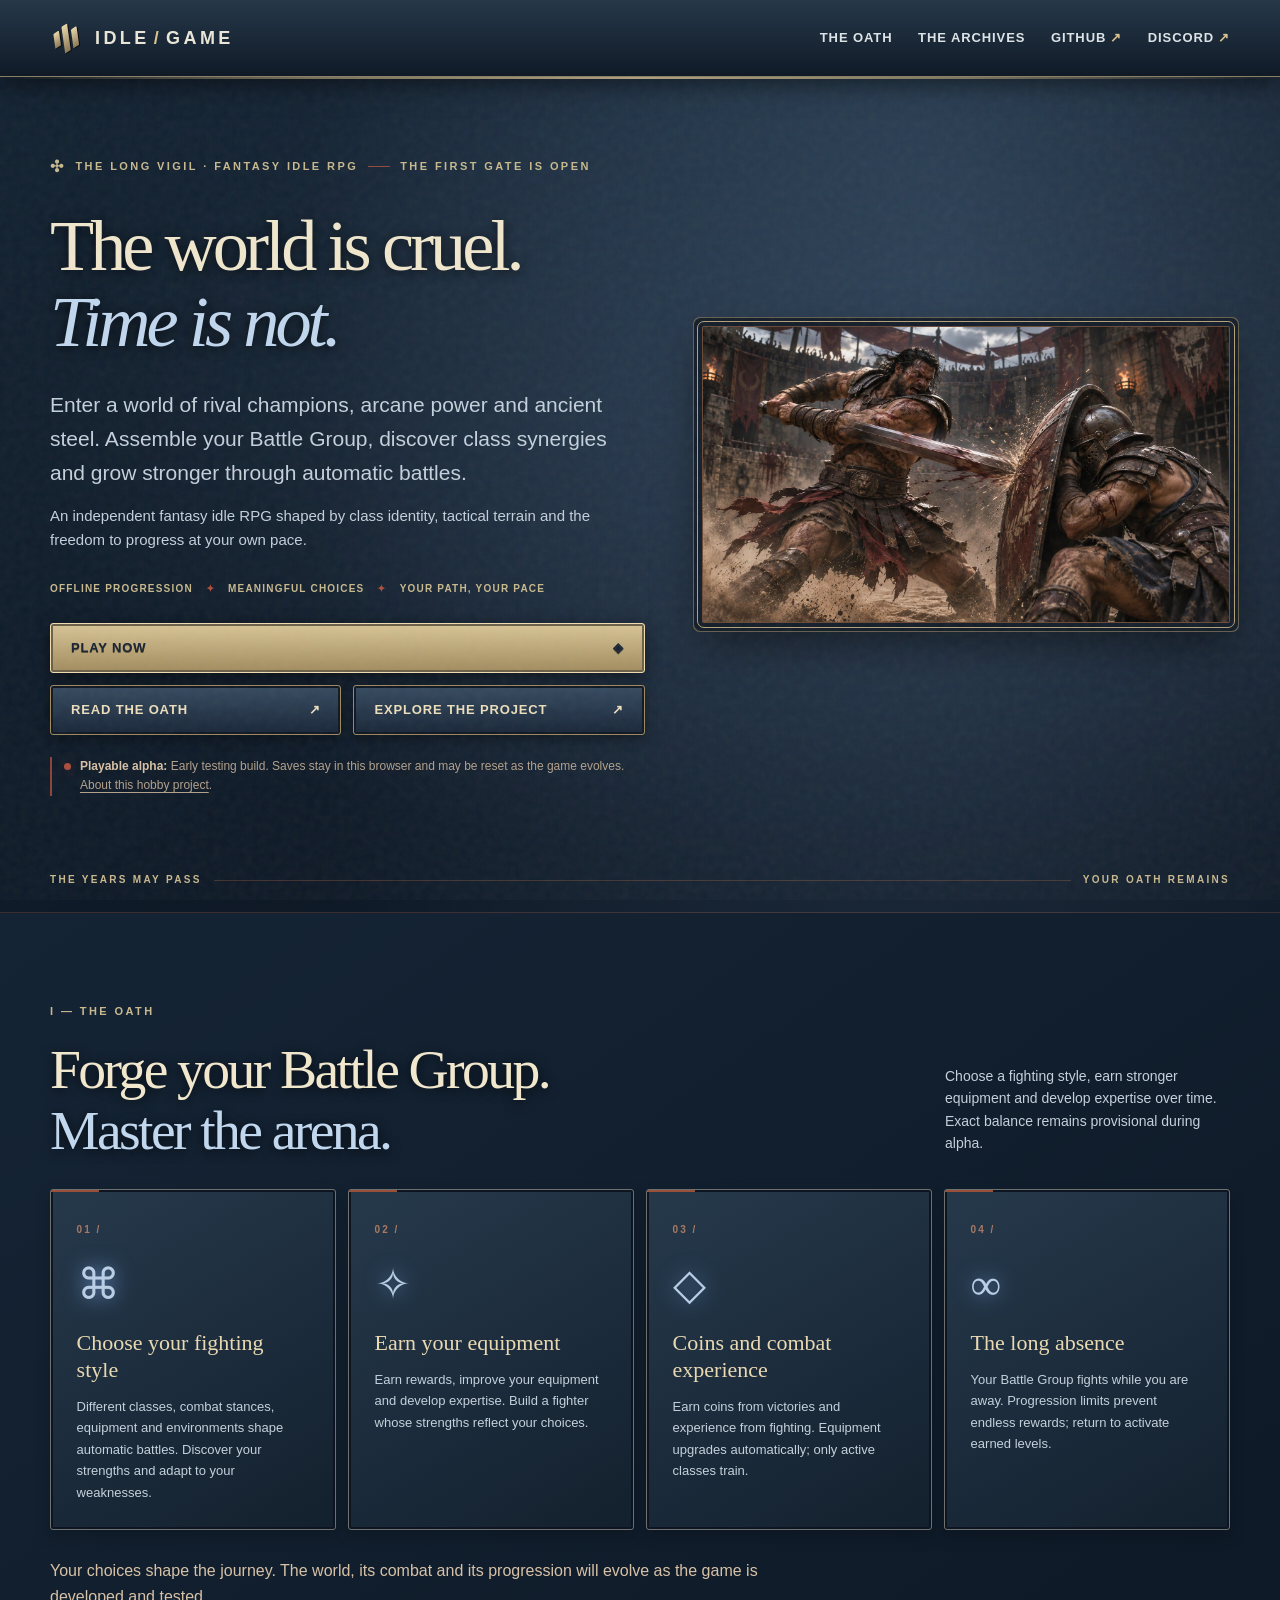
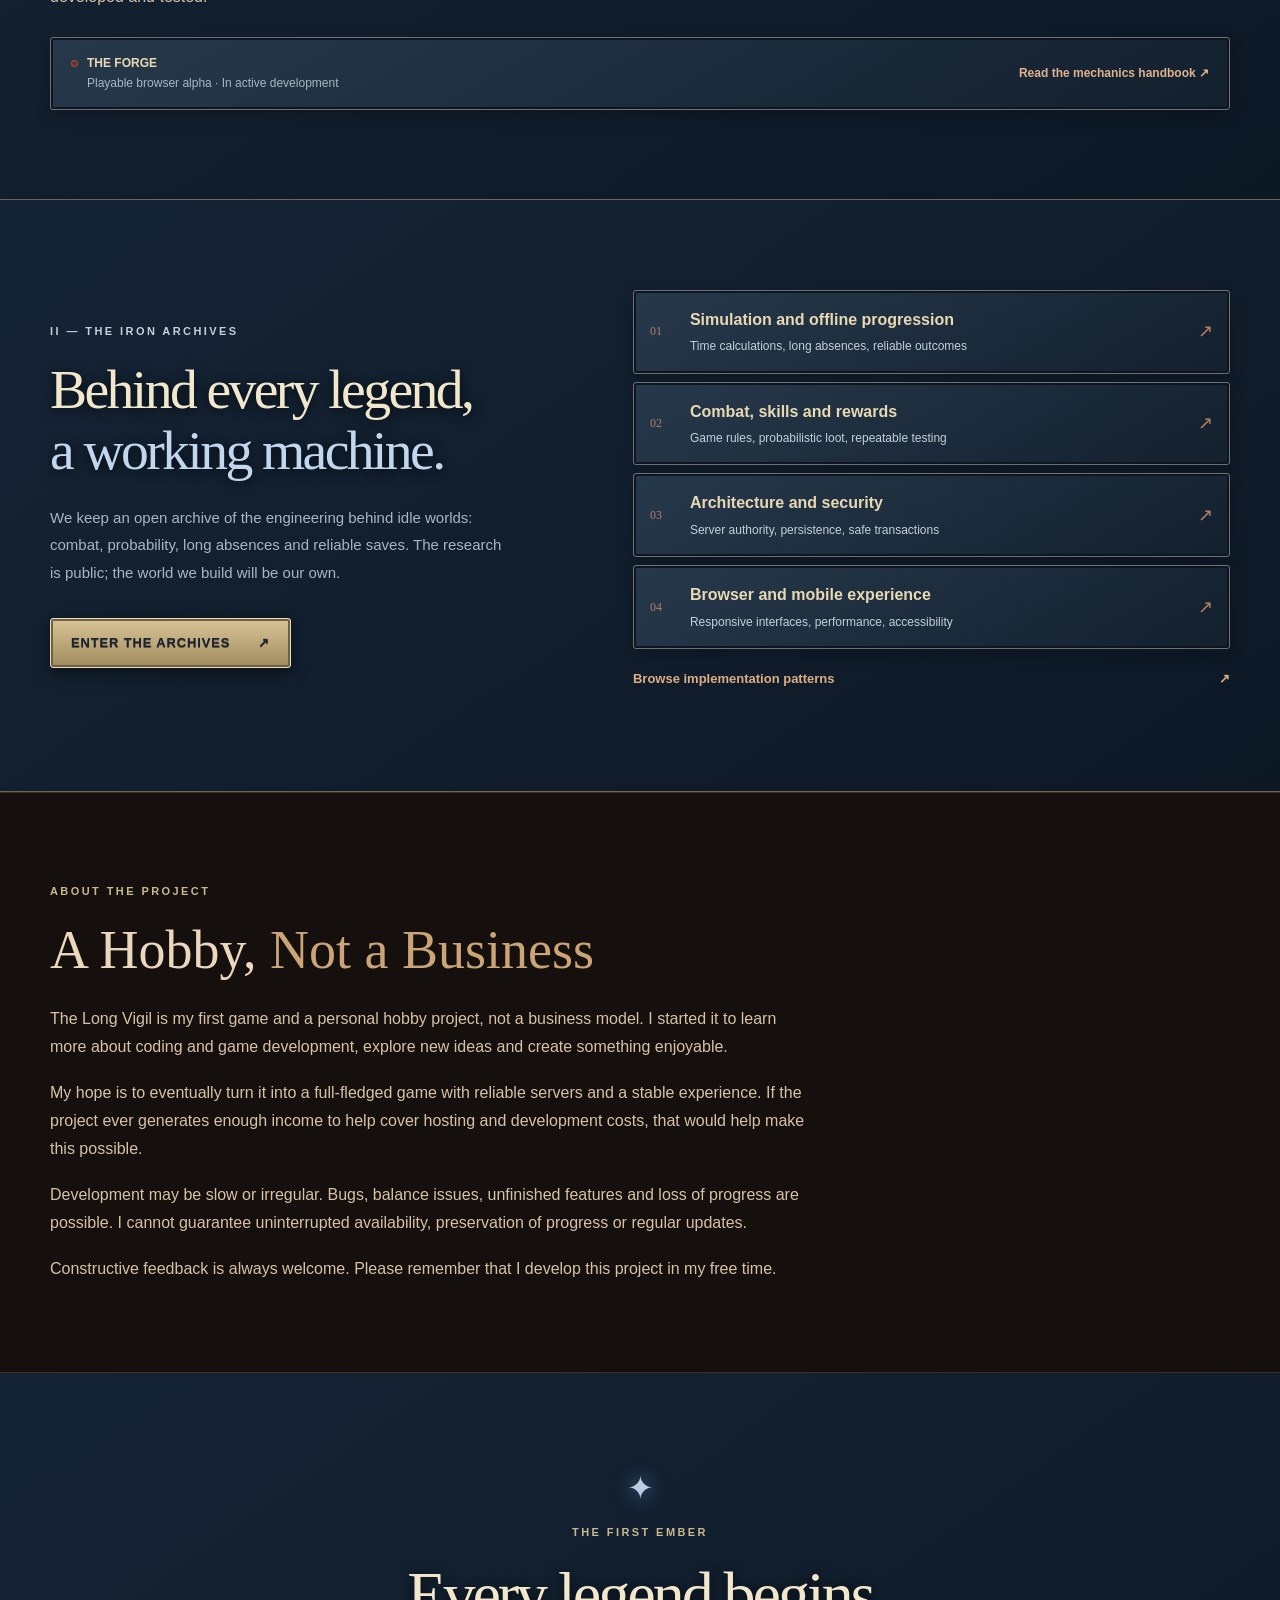
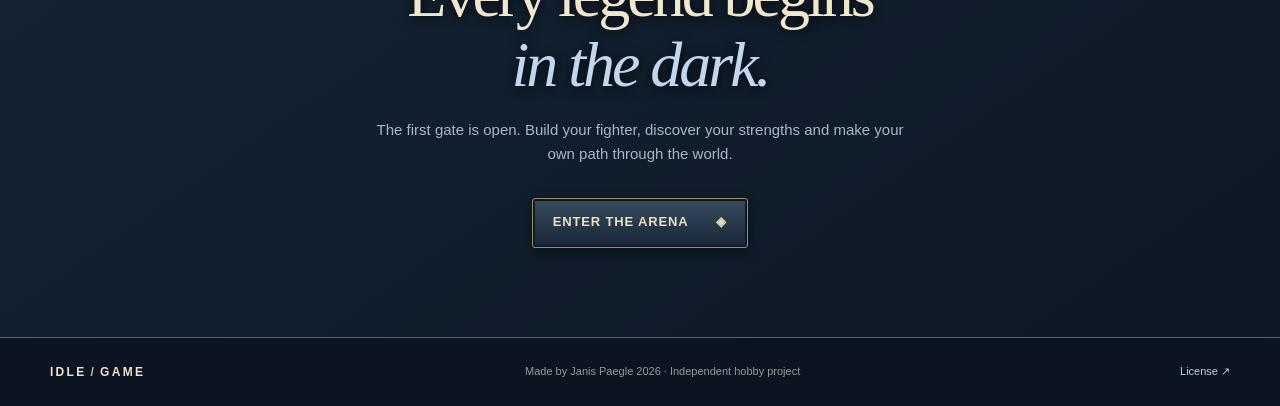
==== commit c68784a9: "LANDING-ALIGNMENT-001: responsive layout, aligned sections and viewport regression tests" ====
--- a/site/index.html
+++ b/site/index.html
@@ -16,7 +16,7 @@
   <link rel="icon" href="./favicon.svg" type="image/svg+xml">
   <link rel="stylesheet" href="./styles.css?v=20261125-gladiator-hero">
   <link rel="stylesheet" href="./grimdark.css?v=20261125-gladiator-hero">
-  <link rel="stylesheet" href="./fantasy-theme.css?v=1">
+  <link rel="stylesheet" href="./fantasy-theme.css?v=2-landing-alignment">
   <!-- Keep the approved artwork contained even if a visitor has old CSS cached.
        Other page styles remain in the external stylesheets. -->
   <style>
@@ -42,7 +42,7 @@
     }
     .progression-note { max-width: 780px; margin: 28px 0 0; color: #d8c2a7; line-height: 1.65; }
     .hobby-section { padding-block: clamp(48px, 7vw, 96px); border-block: 1px solid rgba(169,100,69,.33); background: #15100e; }
-    .hobby-copy { max-width: 760px; }
+    .hobby-copy > h2, .hobby-copy > p, .hobby-copy > ul { max-width: 760px; }
     .hobby-copy h2 { font: 400 clamp(32px, 5vw, 54px)/1.15 Georgia, serif; color: #ead7be; margin: 0 0 24px; }
     .hobby-copy h2 span { color: #cba477; }
     .hobby-copy > p:not(.section-kicker) { font-size: 16px; line-height: 1.75; color: #d8c2a7; margin: 0 0 18px; }
@@ -83,7 +83,7 @@
             <a class="button button-outline" href="#vision">Read the Oath <span aria-hidden="true">↗</span></a>
             <a class="button button-outline" href="https://github.com/janisp123/idle_game" target="_blank" rel="noopener noreferrer">Explore the project <span aria-hidden="true">↗</span></a>
           </div>
-          <div class="hero-note" id="play-status"><span class="note-spark" aria-hidden="true"></span> <strong>Playable alpha:</strong> Early testing build. Saves stay in this browser and may be reset as the game evolves. <a href="#hobby">About this hobby project</a>.</div>
+          <div class="hero-note" id="play-status"><span class="note-spark" aria-hidden="true"></span><p><strong>Playable alpha:</strong> Early testing build. Saves stay in this browser and may be reset as the game evolves. <a href="#hobby">About this hobby project</a>.</p></div>
         </div>
 
         <div class="hero-art hero-art-painted">
@@ -136,7 +136,7 @@
         </div>
         <p class="progression-note">Your choices shape the journey. The world, its combat and its progression will evolve as the game is developed and tested.</p>
         <div class="status-strip">
-          <div class="status-indicator"><span aria-hidden="true"></span><strong>THE FORGE</strong> <span>Playable browser alpha · In active development</span></div>
+          <div class="status-indicator"><span aria-hidden="true"></span><div><strong>THE FORGE</strong><span class="status-description">Playable browser alpha · In active development</span></div></div>
           <a href="https://github.com/janisp123/idle_game/blob/main/docs/mechanics/README.md" target="_blank" rel="noopener noreferrer">Read the mechanics handbook <span aria-hidden="true">↗</span></a>
         </div>
       </div>
--- a/site/fantasy-theme.css
+++ b/site/fantasy-theme.css
@@ -21,3 +21,60 @@
 .card-glyph,.closing-symbol{color:#b9cde4;text-shadow:0 0 20px #6c91c9}
 .hobby-copy h2,.hobby-copy h2 span{color:#e6d2a0}.site-footer{background:#0b1420;border-color:#695f4f}
 @media(max-width:600px){.hero-art.hero-art-painted{outline-offset:2px;box-shadow:0 0 0 4px #151f2c,0 0 0 5px #655f50,0 8px 25px #0008}}
+
+/* LANDING-ALIGNMENT-001: responsive layout overrides, independent of theme paint. */
+.nav-wrap{min-height:76px;gap:16px}
+.brand{flex-shrink:0}
+.navigation{min-width:0;flex-wrap:wrap;justify-content:flex-end;gap:4px clamp(12px,2vw,28px)}
+.navigation a{display:inline-flex;align-items:center;min-height:44px;white-space:nowrap}
+.hero-grid{grid-template-columns:minmax(0,1.06fr) minmax(0,.94fr);min-height:0;padding-block:clamp(42px,6vw,80px);gap:clamp(28px,4.5vw,64px)}
+.hero-copy,.hero-art,.library-intro,.library-list,.heading-flex>*,.principle-card,.status-strip>*{min-width:0}
+.hero h1{overflow-wrap:break-word}
+.hero-actions{display:grid;grid-template-columns:repeat(2,minmax(0,1fr));gap:12px}
+.hero-actions .button{justify-content:space-between;gap:12px;text-align:left;min-width:0}
+.hero-actions .button-play{grid-column:1/-1}
+.hero-note{display:grid;grid-template-columns:7px minmax(0,1fr);align-items:start;gap:9px;max-width:100%;margin-top:22px;padding-left:12px}
+.hero-note .note-spark{margin-top:.5em}
+.hero-note p{margin:0;line-height:1.6}
+.hero-note a{text-decoration:underline;text-underline-offset:3px}
+.hero-lower{margin-top:0;gap:12px;padding-bottom:24px}
+.principles,.library-section,.closing{padding-block:clamp(48px,7vw,96px)}
+.heading-flex{gap:24px}
+.principles-grid{margin-top:28px;gap:12px;border:0;box-shadow:none}
+.principles-grid .principle-card{border:1px solid #6e716e;padding:clamp(18px,2vw,28px);min-height:0}
+.card-glyph{margin-block:16px}
+.status-strip{display:flex;align-items:center;justify-content:space-between;gap:12px 24px;padding:16px 20px;border:1px solid #6e716e}
+.status-indicator{align-items:flex-start;gap:9px}
+.status-indicator>span:first-child{flex:0 0 7px;margin-top:.45em}
+.status-description{display:block}
+.status-strip a{overflow-wrap:break-word}
+.library-grid{grid-template-columns:minmax(0,.93fr) minmax(0,1.07fr);gap:clamp(28px,5vw,72px)}
+.library-list{display:grid;gap:8px;border:0}
+.library-row{grid-template-columns:28px minmax(0,1fr) auto;gap:12px;padding:16px;border:1px solid #6e716e}
+.library-all{padding:12px 0}
+.footer-inner>*{min-width:0}
+@media(max-width:850px){
+ .nav-wrap{flex-wrap:wrap;justify-content:space-between}
+ .hero-grid,.library-grid{grid-template-columns:minmax(0,1fr)}
+ .hero-grid{padding-block:40px 32px;gap:32px}
+ .hero-art.hero-art-painted{max-width:none;margin-inline:0}
+ .heading-flex{align-items:flex-start;flex-direction:column;gap:16px}
+ .heading-flex p{max-width:100%}
+}
+@media(max-width:560px){
+ .nav-wrap{display:grid;grid-template-columns:minmax(0,1fr);gap:4px;padding-block:12px}
+ .brand{justify-self:start}
+ .navigation{display:grid;grid-template-columns:repeat(2,minmax(0,1fr));gap:0 12px}
+ .navigation a{white-space:normal}
+ .hero-grid{padding-block:28px 28px;gap:24px}
+ .hero h1{font-size:clamp(36px,11.1vw,62px);margin-block:18px}
+ .hero-oath{margin-top:18px;gap:6px 8px}
+ .hero-actions{margin-top:20px;grid-template-columns:minmax(0,1fr);gap:8px}
+ .hero-actions .button-play{grid-column:auto}
+ .hero-note{margin-top:16px}
+ .hero-lower{justify-content:space-between}
+ .principles-grid{gap:10px}
+ .status-strip{align-items:stretch;padding:14px}
+ .library-row{padding:14px 12px;gap:8px}
+ .closing .button{max-width:100%;gap:12px}
+}
